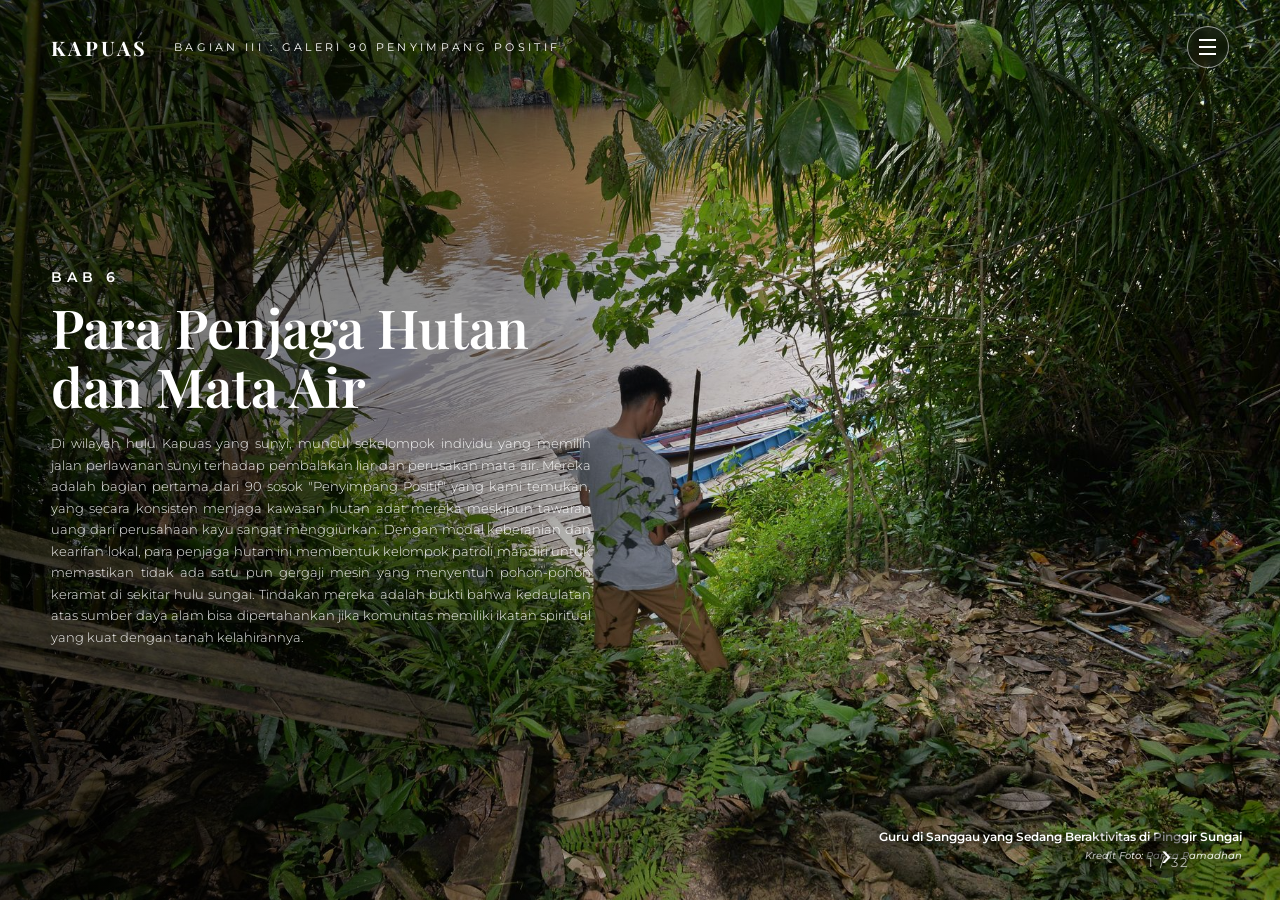
==== bagian3.html @ 787c863e "fix: .t-e__txt base kembali ke padding-top 88px, .t-e__txt--cols center vertikal - .t-e__txt (1 kolo" ====
<!DOCTYPE html>
<html lang="id" xml:lang="id">
<head>
  <meta charset="UTF-8" />
  <meta name="viewport" content="width=device-width, initial-scale=1.0" />
  <title>Bagian III — Galeri 90 Penyimpang Positif | Kapuas Hulu 2060</title>
  <meta name="description" content="Galeri 90 Penyimpang Positif — kisah para penjaga hutan, inovator, srikandi sungai, maestro budaya, dan wiraswasta hijau di Kapuas Hulu menuju visi Kapuas 2060." />
  <link rel="preconnect" href="https://fonts.googleapis.com" />
  <link rel="preconnect" href="https://fonts.gstatic.com" crossorigin />
  <link href="https://fonts.googleapis.com/css2?family=Montserrat:wght@300;400;500;600&family=Playfair+Display:ital,wght@0,500;0,600;0,700;1,500;1,600&display=swap" rel="stylesheet" />
  <link rel="stylesheet" href="css/bagian3.css?v=38" />
  <link rel="stylesheet" href="css/bagian3-types.css?v=38" />
</head>
<body class="b3">
  <header class="hdr">
    <a class="hdr__brand" href="#" data-home>Kapuas</a>
    <span class="hdr__part">Bagian III : Galeri 90 Penyimpang Positif</span>
    <button class="hdr__burger" id="burger" aria-label="Buka menu" aria-expanded="false">
      <span></span><span></span><span></span>
    </button>
  </header>

  <nav class="menu" id="menu" aria-label="Navigasi">
    <div class="menu__card">
      <p class="menu__label">DAFTAR ISI</p>
      <a class="menu__item" href="#bab6">Bab 6 — Para Penjaga Hutan dan Mata Air</a>
      <a class="menu__item" href="#bab7">Bab 7 — Inovator Teknologi dan Sains Warga</a>
      <a class="menu__item" href="#bab8">Bab 8 — Srikandi Sungai &amp; Kepemimpinan Perempuan</a>
      <a class="menu__item" href="#bab9">Bab 9 — Maestro Budaya &amp; Literasi Sungai</a>
      <a class="menu__item" href="#bab10">Bab 10 — Wiraswasta Hijau &amp; BUMDes Inovatif</a>
      <div class="menu__divider"></div>
      <a class="menu__item menu__item--dim" href="#" aria-disabled="true">Bagian I : Arteri dan Jejak Peradaban</a>
      <a class="menu__item menu__item--active" href="#" data-home>Bagian III : Galeri 90 Penyimpang Positif</a>
    </div>
  </nav>

  <section class="sec t-e" id="bab6" data-label="BAB 6 — Para Penjaga Hutan dan Mata Air">
    <img class="t-e__bg" src="assets/images/bagian3/penjaga-rangkau.jpg" alt="Guru di Sanggau yang Sedang Beraktivitas di Pinggir Sungai" />
    <div class="t-e__shade"></div>
    <div class="t-e__txt">
      <p class="kicker">BAB 6</p>
      <h3 class="title title--xl">Para Penjaga Hutan dan Mata Air</h3>
      <p class="para">Di wilayah hulu Kapuas yang sunyi, muncul sekelompok individu yang memilih jalan perlawanan sunyi terhadap pembalakan liar dan perusakan mata air. Mereka adalah bagian pertama dari 90 sosok &quot;Penyimpang Positif&quot; yang kami temukan, yang secara konsisten menjaga kawasan hutan adat mereka meskipun tawaran uang dari perusahaan kayu sangat menggiurkan. Dengan modal keberanian dan kearifan lokal, para penjaga hutan ini membentuk kelompok patroli mandiri untuk memastikan tidak ada satu pun gergaji mesin yang menyentuh pohon-pohon keramat di sekitar hulu sungai. Tindakan mereka adalah bukti bahwa kedaulatan atas sumber daya alam bisa dipertahankan jika komunitas memiliki ikatan spiritual yang kuat dengan tanah kelahirannya.</p>
    </div>
    <figcaption class="cap cap--right"><strong>Guru di Sanggau yang Sedang Beraktivitas di Pinggir Sungai</strong><br><em>Kredit Foto: Parisa Ramadhan</em></figcaption>
  </section>

  <!-- BAB 6 — Tipe C-MIRROR (gambar atas, teks bawah) -->
  <section class="sec t-c" id="bab6-s2">
    <div class="t-c__txt">
      <div class="t-c__txt-inner">
        <p class="para">Salah satu sosok di Kapuas Hulu berhasil menginisiasi pemulihan mata air yang sempat mengering akibat pembukaan lahan perkebunan di sekitarnya. Dengan menanam kembali bibit pohon belian dan pohon buah hutan lainnya, ia berhasil mengembalikan debit air sungai kecil yang menyuplai kebutuhan air bersih bagi tiga desa di bawahnya. Keberhasilannya ini dilakukan murni secara swadaya, tanpa menunggu bantuan dari Dinas Kehutanan atau lembaga internasional mana pun. Ia membuktikan bahwa satu orang yang memiliki visi dan ketulusan dapat mengubah lanskap ekologis wilayahnya dan memberikan manfaat bagi ribuan orang lainnya.</p>
      </div>
    </div>
    <figure class="t-c__img">
      <img src="assets/images/bagian3/edukasi-sampah.jpg" alt="Pemuda POKDARWIS di Sanggau yang Sedang Memasang Penanda bagi Pengunjung di Pinggir Sungai" />
      <div class="shade"></div>
      <figcaption class="cap cap--left"><strong>Pemuda POKDARWIS di Sanggau yang Sedang Memasang Penanda bagi Pengunjung di Pinggir Sungai</strong><br><em>Kredit Foto: Parisa Ramadhan</em></figcaption>
    </figure>
  </section>
  <section class="sec t-cm" id="bab6-s3">
    <figure class="t-cm__img">
      <img src="assets/images/bagian3/atlet-dayung.jpg" alt="Seorang Mantan Atlet Dayung di Sanggau yang Sedang Beraktivitas Menggunakan Perahu" />
      <div class="shade"></div>
      <figcaption class="cap cap--right"><strong>Seorang Mantan Atlet Dayung di Sanggau yang Sedang Beraktivitas Menggunakan Perahu</strong><br><em>Kredit Foto: Parisa Ramadhan</em></figcaption>
    </figure>
    <div class="t-cm__txt">
      <div class="t-cm__txt-inner">
        <p class="para">Penjaga hutan lainnya di wilayah Sintang menggunakan hukum adat sebagai instrumen untuk memberikan sanksi bagi siapa pun yang mencoba mencemari mata air desa. Pelanggar diwajibkan membayar denda dalam bentuk ternak dan penanaman pohon kembali, sebuah hukuman yang jauh lebih disegani daripada denda administratif pemerintah yang sering kali mudah dimanipulasi. Efektivitas hukum adat ini telah menjaga kejernihan sungai kecil di wilayah tersebut selama lebih dari dua dekade tanpa pernah ada kasus pencemaran yang serius. Para penyimpang positif ini menunjukkan bahwa kearifan tradisional adalah teknologi sosial yang sangat canggih dalam manajemen risiko lingkungan di pedalaman.</p>
      </div>
    </div>
  </section>
  <section class="sec t-bm" id="bab6-s4">
    <div class="t-b__txt">
      <div class="t-b__txt-inner">
        
        
        <p class="para">Di daerah perbatasan, terdapat sosok yang mengabdikan hidupnya untuk mendokumentasikan setiap jenis pohon penjaga air yang ada di wilayahnya agar pengetahuannya tidak hilang ditelan zaman. Ia mengajar anak-anak muda desa cara mengenali pohon yang mampu menyimpan air di akarnya dan pohon yang berfungsi sebagai pemecah arus saat banjir bandang tiba. Literasi botani yang ia tanamkan telah mencetak generasi baru penjaga hutan yang memahami nilai ilmiah di balik mitos-mitos lokal tentang hutan lindung. Pengetahuan ini menjadi benteng intelektual bagi warga desa dalam menghadapi narasi pembangunan yang sering kali meremehkan pentingnya keragaman hayati hutan primer.</p>
        <p class="para">Selain menjaga hutan, kelompok ini juga aktif melakukan pembibitan mandiri untuk jenis-jenis pohon yang kian langka akibat eksploitasi berlebihan di masa lalu. Mereka menyediakan bibit pohon ulin dan tengkawang secara gratis bagi siapa pun yang ingin menghijaukan kembali tebing sungai di sepanjang aliran Kapuas. Dengan mendistribusikan bibit-bibit ini, mereka sedang menyebarkan &quot;virus kebaikan&quot; yang mendorong partisipasi kolektif dalam restorasi ekosistem riparian secara luas. Upaya pembibitan ini adalah bentuk investasi masa depan yang akan memastikan fungsi hidrologis DAS Kapuas tetap terjaga bagi generasi-generasi mendatang.</p>
      </div>
    </div>
    <figure class="t-b__img">
      <img src="assets/images/bagian3/pelatih-panjat-tebing.jpg" alt="Seorang Pelatih Panjat Tebing di Kapuas Hulu yang Mengkritik Kerusakan Lingkungan melalui Musik bernama Yedi Asmandi" />
      <div class="shade"></div>
      <figcaption class="cap cap--left"><strong>Seorang Pelatih Panjat Tebing di Kapuas Hulu yang Mengkritik Kerusakan Lingkungan melalui Musik bernama Yedi Asmandi</strong><br><em>Kredit Foto: Aldi Khatami</em></figcaption>
    </figure>
  </section>
  <section class="sec t-e" id="bab6-s5">
    <img class="t-e__bg" src="assets/images/bagian3/patroli-hutan.jpg" alt="Perempuan Sanggau yang Sedang Memetik Daun Kratom di Hutan" />
    <div class="t-e__shade"></div>
    <div class="t-e__txt">
      
      
      <p class="para">Komitmen para penjaga hutan ini sering kali berhadapan dengan ancaman fisik dari para pelaku kriminal lingkungan yang merasa bisnis ilegalnya terganggu. Namun, mereka tetap teguh berdiri karena percaya bahwa menjaga air adalah bagian dari ibadah dan penghormatan kepada leluhur yang telah mewariskan sungai ini. Keberanian moral ini adalah kualitas langka yang menjadikan mereka sebagai mercusuar harapan di tengah suramnya data deforestasi yang melanda pulau Borneo. Mereka tidak meminta penghargaan, namun hasil kerja keras mereka dapat dirasakan dari dinginnya air sungai yang tetap mengalir meskipun kemarau panjang menerjang kawasan tersebut.</p>
        <p class="para">Beberapa dari mereka juga berhasil menjalin kemitraan dengan organisasi konservasi untuk mendapatkan dukungan teknis dalam pemetaan wilayah kelola rakyat secara digital. Dengan peta yang akurat, mereka memiliki daya tawar yang lebih kuat di hadapan pemerintah daerah saat memperjuangkan status hutan desa yang diakui secara hukum. Integrasi antara keberanian lapangan dan akurasi data spasial menjadikan gerakan mereka lebih profesional dan sulit dipatahkan oleh kepentingan-kepentingan politik sesaat. Mereka adalah jembatan antara dunia tradisional yang sakral dan dunia modern yang berbasis pada bukti dan pengakuan administratif yang resmi.</p>
    </div>
    <figcaption class="cap cap--right"><strong>Perempuan Sanggau yang Sedang Memetik Daun Kratom di Hutan</strong><br><em>Kredit Foto: Parisa Ramadhan</em></figcaption>
  </section>
  <section class="sec t-c" id="bab6-s6">
    <div class="t-c__txt">
      <div class="t-c__txt-inner">
        
        
        <p class="para">Kisah para penjaga hutan ini harus menjadi inspirasi bagi penyusunan kebijakan nasional tentang perlindungan kawasan resapan air di seluruh Indonesia, bukan hanya di Kalimantan. Pemerintah harus memberikan insentif fiskal dan perlindungan hukum yang nyata bagi para pahlawan akar rumput ini agar mereka dapat terus menjalankan fungsi penjagaannya. Pengakuan resmi terhadap kontribusi mereka akan meningkatkan martabat masyarakat lokal sebagai mitra strategis dalam pembangunan berkelanjutan yang berkeadilan ekologis. Tanpa keberadaan para penjaga hulu ini, segala upaya restorasi di wilayah hilir Kapuas akan menjadi sia-sia karena sumber airnya telah hancur sejak dari puncaknya.</p>
        <p class="para">Visi Kapuas 2060 sangat bergantung pada keberlanjutan estafet penjagaan hutan ini kepada generasi milenial dan Gen-Z di pedalaman Kalimantan Barat. Melalui program magang di hutan adat, para penjaga hutan ini mencoba menularkan semangat kepemimpinan ekologi kepada anak-anak muda agar mereka tetap bangga tinggal di desa. Mereka mengajarkan bahwa kekayaan sesungguhnya bukan berada di saldo bank, melainkan pada udara yang bersih dan air sungai yang jernih yang bisa diminum langsung. Transformasi model mental ini adalah kunci bagi keberhasilan skenario Renaissance Kapuas yang kita cita-citakan dalam peta jalan strategis ini.</p>
        <p class="para">Akhirnya, kelompok pertama penyimpang positif ini mengingatkan kita bahwa keselamatan sungai dimulai dari kejujuran manusia dalam mengelola hutan di sekitarnya. Setiap tetes air yang kita minum di kota Pontianak adalah hasil dari keringat para penjaga hutan di hulu Muller yang bekerja tanpa pamrih. Mari kita dukung gerakan mereka dengan menghargai jasa lingkungan yang mereka berikan dan memastikan bahwa suara mereka didengar dalam setiap forum kebijakan. Kapuas 2060 adalah mahakarya kolektif yang pondasi pertamanya diletakkan oleh tangan-tangan perkasa para penjaga hutan yang setia pada bumi Borneo selamanya.</p>
      </div>
    </div>
    <figure class="t-c__img">
      <img src="assets/images/bagian3/komunitas-adat.jpg" alt="Aktivitas Warga Sanggau yang Sedang Bermain Permainan Tradisional yang Biasa Disebut Pangkak Gasing" />
      <div class="shade"></div>
      <figcaption class="cap cap--left"><strong>Aktivitas Warga Sanggau yang Sedang Bermain Permainan Tradisional yang Biasa Disebut Pangkak Gasing</strong><br><em>Kredit Foto: Parisa Ramadhan</em></figcaption>
    </figure>
  </section>
  <section class="sec t-c" id="bab7" data-label="BAB 7 — Inovator Teknologi dan Sains Warga">
    <div class="t-c__txt">
      <div class="t-c__txt-inner">
        <p class="kicker">BAB 7</p>
        <h3 class="title">Inovator Teknologi dan Sains Warga</h3>
        <p class="para">Kelompok kedua dari 90 sosok penyimpang positif terdiri dari anak-anak muda dan teknisi lokal yang menggunakan inovasi digital untuk menjawab tantangan krisis ekologi di Sungai Kapuas. Di tengah keterbatasan akses internet dan infrastruktur di pedalaman, mereka berhasil menciptakan perangkat sensor mandiri untuk memantau kualitas air secara real-time. Dengan memanfaatkan komponen elektronik murah dan sistem tenaga surya, inovasi ini memungkinkan warga desa mengetahui secara dini jika air sungai mereka tercemar merkuri. Transformasi dari nelayan tradisional menjadi &quot;Ilmuwan Warga&quot; (Citizen Scientists) ini adalah lompatan besar dalam manajemen lingkungan berbasis komunitas di era digital.</p>
        <p class="para">Salah satu inovator di Sintang menciptakan aplikasi mobile sederhana yang memungkinkan warga melaporkan lokasi-lokasi aktivitas PETI yang masuk ke wilayah sensitif secara anonim. Laporan-laporan ini dikompilasi menjadi peta panas (heatmap) pencemaran yang kemudian dibagikan secara terbuka kepada publik dan aparat penegak hukum untuk ditindaklanjuti. Penggunaan data sebagai alat advokasi memberikan kekuatan baru bagi masyarakat riparian untuk melawan praktik perusakan lingkungan yang selama ini sering kali tertutup rapat. Keberanian digital ini menunjukkan bahwa transparansi adalah obat paling mujarab untuk menyembuhkan patologi ekologi yang telah kronis melanda wilayah koridor sungai.</p>
      </div>
    </div>
    <figure class="t-c__img">
      <img src="assets/images/bagian3/inovator-sungai-baru.jpg" alt="Kondisi Salah Satu Anak Sungai Kapuas yang Berada di Sintang" />
      <div class="shade"></div>
      <figcaption class="cap cap--left"><strong>Kondisi Salah Satu Anak Sungai Kapuas yang Berada di Sintang</strong><br><em>Kredit Foto: Sintang</em></figcaption>
    </figure>
  </section>
  <section class="sec t-e" id="bab7-s2">
    <img class="t-e__bg" src="assets/images/bagian3/bank-sampah.jpg" alt="Teknologi Tradisional Masyarakat Adat Dayak di Desa Ensaid Panjang untuk Mengolah Pulut Menjadi Tuak" />
    <div class="t-e__shade"></div>
    <div class="t-e__txt t-e__txt--cols">
      <div class="t-e__col">
        <p class="para">Di bidang pengelolaan sampah, seorang pemuda di Sanggau mengembangkan sistem &quot;Bank Sampah Digital&quot; yang terintegrasi dengan sistem transportasi sungai tradisional. Warga yang mengumpulkan sampah plastik di tepian sungai mendapatkan poin digital yang dapat ditukarkan dengan pulsa internet atau voucher belanja di pasar lokal. Inovasi ini telah berhasil menurunkan volume sampah plastik yang masuk ke badan air Kapuas hingga 40% di wilayah operasionalnya dalam waktu satu tahun saja. Ia membuktikan bahwa masalah sampah sungai tidak hanya bisa diselesaikan dengan ceramah moral, melainkan dengan desain insentif ekonomi yang cerdas dan modern.</p>
        <p class="para">Selain itu, terdapat kelompok mahasiswa yang melakukan riset bioremediasi menggunakan mikroba lokal hasil isolasi dari dasar sungai Kapuas yang sudah terkontaminasi berat. Mereka menemukan konsorsium bakteri yang mampu memecah rantai polutan kimia menjadi senyawa yang lebih aman bagi lingkungan secara alami dan murah. Hasil riset ini kemudian diimplementasikan dalam bentuk unit pengolahan limbah komunal di pemukiman padat penduduk yang selama ini membuang limbah domestik langsung ke sungai. Kolaborasi antara sains universitas dan kebutuhan lapangan desa ini menciptakan solusi restorasi yang sangat aplikatif dan mudah direplikasi di lokasi-lokasi lainnya.</p>
      </div>
      <div class="t-e__col">
        <p class="para">Teknologi juga digunakan untuk memperkuat kemandirian energi di desa-desa riparian melalui pengembangan turbin arus sungai skala mikro yang lebih efisien dari desain konvensional. Seorang teknisi otodidak berhasil merancang bilah turbin yang tidak menyakiti ikan saat berputar, sebuah inovasi penting untuk menjaga biodiversitas akuatik sungai. Listrik yang dihasilkan kemudian digunakan untuk menghidupkan pusat literasi air desa dan sistem pendingin untuk hasil tangkapan nelayan tradisional agar tetap segar. Inovasi energi ini menunjukkan bahwa sungai Kapuas menyimpan kekuatan kinetik yang dahsyat untuk mendukung pertumbuhan ekonomi hijau masyarakatnya tanpa polusi.</p>
        <p class="para">Di wilayah muara, seorang inovator muda menggunakan citra satelit gratisan untuk memantau perubahan garis pantai dan kerusakan hutan mangrove secara berkala setiap bulannya. Data ini kemudian ia gunakan untuk mengedukasi masyarakat pesisir tentang ancaman intrusi air laut dan pentingnya melakukan penanaman kembali vegetasi pelindung pantai. Dengan visualisasi data yang mudah dipahami, warga menjadi lebih sadar akan risiko krisis iklim dan lebih aktif terlibat dalam upaya-upaya adaptasi lingkungan. Ia telah meruntuhkan dinding eksklusivitas sains data dan membawanya ke tingkat tapak untuk kepentingan penyelamatan ekosistem pesisir Kalimantan Barat secara nyata.</p>
      </div>
    </div>
    <figcaption class="cap cap--left"><strong>Teknologi Tradisional Masyarakat Adat Dayak di Desa Ensaid Panjang untuk Mengolah Pulut Menjadi Tuak</strong><br><em>Kredit Foto: Sintang</em></figcaption>
  </section>
  <section class="sec t-e" id="bab7-s3">
    <img class="t-e__bg" src="assets/images/bagian3/kreator-sunset.jpg" alt="Orang Muda Sanggau Beraktivitas di Sekitar Sungai" />
    <div class="t-e__shade"></div>
    <div class="t-e__txt">
      
      
      <p class="para">Para inovator ini juga aktif menggunakan media sosial untuk menyebarkan narasi positif tentang keindahan sungai Kapuas dan urgensi untuk melindunginya melalui konten kreatif. Mereka memproduksi film pendek, infografis interaktif, dan kampanye tagar yang berhasil menarik perhatian ribuan anak muda kota untuk kembali peduli pada nasib sungai. Literasi digital lingkungan yang mereka bangun telah menciptakan komunitas pembela sungai virtual yang siap memberikan dukungan moril dan materiil bagi pejuang lingkungan di lapangan. Mereka adalah arsitek persepsi publik yang bekerja untuk mengubah citra Kapuas dari &quot;halaman belakang kotor&quot; menjadi &quot;beranda depan yang membanggakan&quot;.</p>
        <p class="para">Dukungan dari sektor swasta berupa pendanaan riset dan penyediaan perangkat teknologi canggih sangat dibutuhkan untuk mempercepat skala dampak dari inovasi-inovasi lokal ini. Pemerintah daerah harus memberikan ruang bagi para penyimpang positif ini untuk terlibat dalam perumusan kebijakan kota pintar (Smart City) yang ramah air dan lingkungan. Kemitraan strategis ini akan memastikan bahwa inovasi lokal tidak hanya berhenti di level purwarupa, melainkan menjadi standar solusi permanen bagi daerah aliran sungai. Kita harus merawat ekosistem inovasi ini sebagai aset strategis daerah yang akan menentukan daya saing Kalimantan Barat di masa depan yang serbadigital.</p>
    </div>
    <figcaption class="cap cap--right"><strong>Orang Muda Sanggau Beraktivitas di Sekitar Sungai</strong><br><em>Kredit Foto: Parisa Ramadhan</em></figcaption>
  </section>
  <section class="sec t-cm" id="bab7-s4">
    <figure class="t-cm__img">
      <img src="assets/images/bagian3/quote-elia-mariana.png" alt="&quot;Generasi muda dapat terus berkarya dengan cara mereka sendiri, sekaligus memiliki kesadaran untuk menjaga lingkungan dan menghargai Sungai Kapuas sebagai bagian dari kehidupan sehari-hari.&quot; — Elia Mariana, 2026" />
      <div class="shade"></div>
    </figure>
    <div class="t-cm__txt">
      <div class="t-cm__txt-inner">
        <p class="para">Pendidikan vokasi di Kalimantan Barat harus mulai mengadopsi kurikulum yang relevan dengan kebutuhan teknologi restorasi sungai dan energi terbarukan berbasis air lokal. Kita membutuhkan ribuan tenaga teknis yang mampu merawat sensor IoT, mengoperasikan turbin listrik, dan mengelola unit bioremediasi di setiap desa riparian Kapuas. Dengan menciptakan lapangan kerja di sektor teknologi hijau, kita memberikan kesempatan bagi pemuda-pemudi desa untuk tetap produktif tanpa harus merantau ke luar daerah. Generasi inovator ini adalah tulang punggung dari visi Renaissance Kapuas 2060 yang akan membawa perubahan berkelanjutan bagi bumi Borneo tercinta.</p>
        <p class="para">Akhirnya, kelompok kedua ini membuktikan bahwa teknologi bukan hanya milik kota besar atau perusahaan multinasional, melainkan alat perlawanan bagi siapa pun yang peduli pada alam. Visi Kapuas 2060 adalah visi di mana teknologi dan air hidup berdampingan secara harmonis untuk memberikan kesejahteraan bagi manusia dan seluruh makhluk hidup. Setiap baris kode program dan setiap rangkaian sirkuit elektronik yang mereka buat adalah doa untuk kejernihan air sungai yang akan terus mengalir. Mari kita rayakan kecerdasan lokal ini sebagai bukti bahwa di balik luka-luka Kapuas, tersimpan potensi besar untuk bangkit dan bersinar kembali di panggung dunia.</p>
      </div>
    </div>
  </section>
  <section class="sec t-bm" id="bab8" data-label="BAB 8 — Srikandi Sungai &amp; Kepemimpinan Perempuan">
    <div class="t-b__txt">
      <div class="t-b__txt-inner">
        <p class="kicker">BAB 8</p>
        <h3 class="title">Srikandi Sungai &amp;</h3>
        <p class="para">Bagian ketiga dari galeri penyimpang positif ini didedikasikan untuk para perempuan hebat yang kami sebut sebagai &quot;Srikandi Sungai&quot;, pemimpin-pemimpin tangguh yang menjaga nadi Kapuas dari dapur hingga kebijakan desa. Di masyarakat riparian, perempuan sering kali menjadi pihak pertama yang merasakan dampak langsung dari pencemaran air, mulai dari masalah kesehatan kulit hingga sulitnya mendapatkan air minum layak. Kesadaran ini mendorong mereka untuk mengambil peran kepemimpinan dalam mengorganisir gerakan sanitasi bersih dan pengelolaan sumber daya air yang adil di lingkungan mereka. Mereka membuktikan bahwa suara perempuan adalah kekuatan penggerak utama dalam pemulihan ekosistem yang selama ini sering diabaikan dalam peta pembangunan formal.</p>
      </div>
    </div>
    <figure class="t-b__img">
      <img src="assets/images/bagian3/nyelik-batu.jpg" alt="Detail Aksesori Nyelik Batu (Biji Jali) yang Sedang dalam Proses Pembuatan" />
      <div class="shade"></div>
      <figcaption class="cap cap--left"><strong>Detail Aksesori Nyelik Batu (Biji Jali) yang Sedang dalam Proses Pembuatan</strong><br><em>Kredit Foto: Sintang</em></figcaption>
    </figure>
  </section>
  <section class="sec t-e" id="bab8-s2">
    <img class="t-e__bg" src="assets/images/bagian3/kerajinan-tangan.jpg" alt="Pengrajin Nyelik Batu (Biji Jali) di Sintang Bernama Bernadeta Suandang Sedang Membuat Aksesoris Perempuan Adat Dayak" />
    <div class="t-e__shade"></div>
    <div class="t-e__txt">
      
      
      <p class="para">Di sebuah desa di wilayah Sanggau, seorang ibu rumah tangga berhasil mengubah perilaku buang air besar sembarangan warga menjadi sistem sanitasi komunal yang sangat bersih dan rapi. Dengan ketekunannya dalam melakukan persuasi dari pintu ke dapur, ia meyakinkan para ibu lainnya untuk menabung bersama demi membangun instalasi pengolahan limbah sederhana. Hasilnya, angka penyakit diare di desanya menurun drastis dan air di tepian sungai desa tersebut kembali jernih untuk digunakan beraktivitas harian tanpa rasa takut. Ia bukan seorang insinyur sanitasi, namun ia memiliki &quot;Kecerdasan Riparian&quot; yang lebih efektif dalam mengubah kebiasaan masyarakat daripada regulasi pemerintah mana pun.</p>
    </div>
    <figcaption class="cap cap--right"><strong>Pengrajin Nyelik Batu (Biji Jali) di Sintang Bernama Bernadeta Suandang Sedang Membuat Aksesoris Perempuan Adat Dayak</strong><br><em>Kredit Foto: Sintang</em></figcaption>
  </section>
  <section class="sec t-c" id="bab8-s3">
    <div class="t-c__txt">
      <div class="t-c__txt-inner">
        
        
        <p class="para">Kepemimpinan perempuan juga muncul dalam sektor ekonomi kreatif berbasis hasil hutan bukan kayu (HHBK) yang sangat ramah lingkungan dan berkelanjutan di wilayah Kapuas Hulu. Sekelompok pengrajin anyaman rotan yang dipimpin oleh seorang perempuan adat berhasil menembus pasar internasional dengan produk yang memiliki narasi pelestarian hutan yang kuat. Mereka menerapkan sistem petik-tanam rotan secara tradisional yang menjamin ketersediaan bahan baku alam tanpa merusak integritas ekologis hutan primer di sekitarnya. Keberhasilan ekonomi ini memberikan otonomi finansial bagi perempuan desa sekaligus insentif kuat bagi komunitas untuk menjaga hutan tetap berdiri tegak demi masa depan.</p>
      </div>
    </div>
    <figure class="t-c__img">
      <img src="assets/images/bagian3/rotan-anyaman.jpg" alt="Kerajinan Rotan di Sanggau" />
      <div class="shade"></div>
      <figcaption class="cap cap--left"><strong>Kerajinan Rotan di Sanggau</strong><br><em>Kredit Foto: Rohmad Zulfiqri</em></figcaption>
    </figure>
  </section>
  <section class="sec t-cm" id="bab8-s4">
    <figure class="t-cm__img">
      <img src="assets/images/bagian3/guru-nur-sakinah.jpg" alt="Guru Bernama Nur Sakinah yang Memiliki Inisiatif Peningkatan Pengetahuan Anak Sekolah di Sanggau tentang Lingkungan" />
      <div class="shade"></div>
      <figcaption class="cap cap--right"><strong>Guru Bernama Nur Sakinah yang Memiliki Inisiatif Peningkatan Pengetahuan Anak Sekolah di Sanggau tentang Lingkungan</strong><br><em>Kredit Foto: Parisa Ramadhan</em></figcaption>
    </figure>
    <div class="t-cm__txt">
      <div class="t-cm__txt-inner">
        <p class="para">Di bidang pendidikan lingkungan, seorang guru perempuan di pedalaman Kapuas mendirikan &quot;Rumah Baca Sungai&quot; yang menjadi pusat belajar bagi anak-anak tentang biodiversitas dan sejarah lokal. Ia menggunakan dongeng-dongeng tradisional yang mengandung pesan moral tentang pelestarian air untuk menanamkan etika lingkungan sejak usia sedini mungkin bagi anak-anak. Melalui kreativitasnya, ia mengubah konsep ekologi yang berat menjadi aktivitas bermain yang menyenangkan, seperti mengamati jenis ikan menggunakan teropong sederhana buatan sendiri. Ia sedang menyemai benih-benih kecintaan pada sungai Kapuas di hati generasi masa depan yang kelak akan menjadi penjaga tangguh arteri Borneo.</p>
      </div>
    </div>
  </section>
  <section class="sec t-bm" id="bab8-s5">
    <div class="t-b__txt">
      <div class="t-b__txt-inner">
        
        
        <p class="para">Srikandi Sungai lainnya bergerak di bidang advokasi hukum, memberikan pendampingan bagi masyarakat adat yang wilayah kelola hutannya terancam oleh ekspansi perkebunan monokultur skala besar. Ia berani berdiri di depan barisan saat demonstrasi damai, menyuarakan hak atas air bersih dan lingkungan hidup yang sehat bagi komunitas riparian yang terpinggirkan. Keberaniannya ini lahir dari keyakinan bahwa merusak sungai adalah bentuk kekerasan terhadap kehidupan dan masa depan anak cucu yang tidak bisa ditoleransi. Ia menjadi simbol perlawanan perempuan terhadap ketidakadilan ekologis yang sering kali menempatkan perempuan dan anak-anak sebagai korban pertama dari pembangunan yang eksploitatif.</p>
      </div>
    </div>
    <figure class="t-b__img">
      <img src="assets/images/bagian3/aktivis-perempuan.jpg" alt="Salah Satu Aktivis Lingkungan Sintang Bernama Sri Januarsih Wihastuti yang Aktif di Berbagai Lembaga Nirlaba" />
      <div class="shade"></div>
      <figcaption class="cap cap--left"><strong>Salah Satu Aktivis Lingkungan Sintang Bernama Sri Januarsih Wihastuti yang Aktif di Berbagai Lembaga Nirlaba</strong><br><em>Kredit Foto: Sintang</em></figcaption>
    </figure>
  </section>
  <section class="sec t-e" id="bab8-s6">
    <img class="t-e__bg" src="assets/images/bagian3/anak-sungai.jpg" alt="Potret Elia Mariana yang Aktif Mengedukasikan Isu Lingkungan kepada Anak-Anak" />
    <div class="t-e__shade"></div>
    <div class="t-e__txt">
      
      
      <p class="para">Di bidang kesehatan, seorang bidan desa secara mandiri melakukan pemeriksaan kadar logam berat secara berkala bagi ibu hamil dan anak-anak yang tinggal di wilayah terpapar limbah merkuri PETI. Ia memberikan edukasi tentang jenis ikan yang aman dikonsumsi dan cara memurnikan air sungai menggunakan filter alami dari bahan-bahan lokal yang mudah didapatkan. Data kesehatan yang ia kumpulkan menjadi dasar ilmiah bagi warga desa untuk menuntut penghentian penggunaan merkuri di wilayah hulu demi keselamatan nyawa generasi mendatang. Ia adalah malaikat penjaga kesehatan masyarakat yang bekerja dengan dedikasi tinggi di tengah keterbatasan fasilitas kesehatan yang ada di wilayah pedalaman.</p>
    </div>
    <figcaption class="cap cap--right"><strong>Potret Elia Mariana yang Aktif Mengedukasikan Isu Lingkungan kepada Anak-Anak</strong><br><em>Kredit Foto: Aldi Khatami</em></figcaption>
  </section>
  <section class="sec t-cm" id="bab8-s7">
    <figure class="t-cm__img">
      <img src="assets/images/bagian3/edukator-buku.jpg" alt="Seorang Edukator Isu Lingkungan yang Menyampaikan Pesannya dengan Menulis Buku Anak" />
      <div class="shade"></div>
      <figcaption class="cap cap--right"><strong>Seorang Edukator Isu Lingkungan yang Menyampaikan Pesannya dengan Menulis Buku Anak</strong><br><em>Kredit Foto: Sintang - Monica Ediesca</em></figcaption>
    </figure>
    <div class="t-cm__txt">
      <div class="t-cm__txt-inner">
        <p class="para">Para perempuan ini juga mengembangkan jaringan koperasi &quot;Madu Kapuas&quot; yang memastikan para pemanen madu hutan mendapatkan harga yang adil dari pembeli besar di kota atau luar negeri. Dengan sistem perdagangan adil (fair trade), pendapatan keluarga petani meningkat secara signifikan tanpa harus mengandalkan aktivitas pertambangan emas ilegal yang sangat merusak. Koperasi ini juga berfungsi sebagai platform edukasi bagi para bapak tentang cara panen madu yang lestari tanpa membunuh koloni lebah hutan yang sangat sensitif. Srikandi sungai ini menunjukkan bahwa manajemen ekonomi yang berwajah feminin cenderung lebih peduli pada keberlanjutan jangka panjang dan keseimbangan alam sekitar.</p>
        <p class="para">Dukungan dari pemerintah pusat dan organisasi internasional dalam bentuk program peningkatan kapasitas kepemimpinan perempuan di wilayah DAS Kapuas harus terus diperluas dan diperkuat skalanya. Kita harus memastikan bahwa Srikandi Sungai memiliki akses pada informasi, teknologi, dan sumber daya finansial yang cukup untuk menjalankan inisiatif-inisiatif restorasi mereka secara mandiri. Penguatan peran perempuan bukan sekadar masalah kesetaraan gender, melainkan strategi kunci untuk memastikan keberlangsungan peradaban air yang sehat dan bermartabat di Borneo. Mereka adalah pemegang kunci pintu Renaissance Kapuas 2060 yang akan memastikan kejernihan air sungai tetap terjaga untuk selamanya bagi anak cucu kita.</p>
        <p class="para">Keterlibatan perempuan dalam forum-forum pengambilan keputusan di tingkat desa (Musrenbangdes) mulai meningkat berkat upaya pemberdayaan yang dilakukan oleh para penyimpang positif ini secara berkelanjutan. Mereka menuntut agar anggaran desa diprioritaskan untuk pembersihan saluran air, penanaman pohon pelindung tebing, dan pembangunan fasilitas sanitasi publik yang memadai bagi warga. Suara perempuan memberikan perspektif baru yang lebih sistemik dan berfokus pada kualitas hidup sehari-hari masyarakat daripada sekadar proyek pembangunan fisik yang hambar. Transformasi politik lokal ini adalah syarat mutlak bagi terwujudnya tata kelola sungai yang lebih demokratis, transparan, dan berorientasi pada kelestarian ekologis.</p>
      </div>
    </div>
  </section>
  <section class="sec t-bm" id="bab9" data-label="BAB 9 — Maestro Budaya &amp; Literasi Sungai">
    <div class="t-b__txt">
      <div class="t-b__txt-inner">
        <p class="kicker">BAB 9</p>
        <h3 class="title">Maestro Budaya &amp; Literasi Sungai</h3>
        <blockquote class="quote"><p>&quot;Di sepanjang Sungai Kapuas, pantun telah lama menjadi tradisi lisan sekaligus hiburan masyarakat. Pantun digunakan dalam percakapan sehari-hari, pertemuan, hingga acara adat sebagai cara menyampaikan pesan, nasihat, dan perasaan dengan halus. Tradisi ini tumbuh dari kehidupan masyarakat sungai yang menjunjung tinggi kebersamaan.&quot;</p><cite class="quote__src">— Muhammad Kasim, 2026</cite></blockquote>
        <p class="para">Kelompok keempat dari para penyimpang positif adalah para budayawan, seniman, dan pegiat literasi yang bekerja untuk memulihkan &quot;Jiwa Kapuas&quot; melalui bahasa, mitos, dan tradisi lisan. Mereka menyadari bahwa kerusakan fisik sungai sering kali bermula dari kerusakan identitas budaya masyarakatnya yang mulai melupakan akar sejarah sebagai bangsa air. Dengan menghidupkan kembali cerita-cerita rakyat tentang naga penjaga sungai dan tabu-tabu lingkungan, mereka sedang membangun kembali benteng moral bagi pelestarian alam di Kalimantan Barat. Para maestro budaya ini adalah arsitek memori kolektif yang memastikan bahwa sungai tidak lagi dipandang sebagai benda mati, melainkan sebagai subjek bernyawa yang harus dihormati.</p>
      </div>
    </div>
    <figure class="t-b__img">
      <img src="assets/images/bagian3/pantun-maestro.jpg" alt="Maestro pantun di Kapuas Hulu yang Merupakan Bagian dari Tradisi yang Tumbuh dari Kehidupan Masyarakat Sungai dan Mencerminkan Nilai Kebersamaan, Interaksi Sosial, serta Kearifan Budaya Masyarakat Setempat" />
      <div class="shade"></div>
      <figcaption class="cap cap--left"><strong>Maestro pantun di Kapuas Hulu yang Merupakan Bagian dari Tradisi yang Tumbuh dari Kehidupan Masyarakat Sungai dan Mencerminkan Nilai Kebersamaan, Interaksi Sosial, serta Kearifan Budaya Masyarakat Setempat</strong><br><em>Kredit Foto: Haiqal Rahim</em></figcaption>
    </figure>
  </section>
  <section class="sec t-bm" id="bab9-s2">
    <div class="t-b__txt">
      <div class="t-b__txt-inner">
        
        
        <p class="para">Di wilayah Putussibau, seorang seniman musik tradisional berhasil menciptakan instrumen baru yang terbuat dari kayu hanyut dan sisa-sisa limbah sungai Kapuas yang ia kumpulkan setiap harinya. Musik yang dihasilkan dari instrumen ini meniru suara gemericik air dan kicauan burung, memberikan pengalaman auditori yang sangat mendalam tentang harmoni alam Borneo bagi pendengarnya. Melalui konser-konser di tepi sungai, ia mengajak penonton untuk merenungkan betapa banyak keindahan yang hilang jika air sungai terus dicemari dan dirusak oleh keserakahan manusia. Ia menggunakan seni sebagai alat perlawanan yang sangat halus namun mampu menyentuh relung hati terdalam setiap orang yang mendengarkannya dengan penuh perasaan.</p>
        <p class="para">Gerakan &quot;Sekolah Sungai Kapuas&quot; yang diinisiasi oleh komunitas literasi lokal telah menyebarluaskan ribuan buku bertema lingkungan ke desa-desa yang sulit dijangkau oleh akses transportasi darat. Mereka menggunakan perpustakaan terapung berupa perahu kecil yang berkeliling dari dermaga ke dermaga untuk mengajak anak-anak membaca dan menulis cerita tentang sungai mereka sendiri. Literasi air yang mereka bangun bertujuan untuk mencetak penulis-penulis masa depan yang akan mengabadikan kejayaan Kapuas dalam karya sastra yang bermutu tinggi dan menginspirasi dunia. Mereka percaya bahwa kata-kata memiliki kekuatan untuk menggerakkan perubahan, dan buku adalah senjata paling ampuh untuk memenangkan perang melawan ketidaktahuan ekologi.</p>
      </div>
    </div>
    <figure class="t-b__img">
      <img src="assets/images/bagian3/musik-tradisional.jpg" alt="Seniman musik tradisional di Putussibau yang menciptakan instrumen baru dari kayu hanyut dan sisa-sisa limbah sungai Kapuas" />
      <div class="shade"></div>
    </figure>
  </section>
  <section class="sec t-c" id="bab9-s3">
    <div class="t-c__txt">
      <div class="t-c__txt-inner">
        
        
        <p class="para">Seorang maestro tari tradisional di Pontianak berhasil merevitalisasi tarian-tarian kuno masyarakat Melayu dan Dayak yang menggambarkan siklus kehidupan di sepanjang aliran sungai yang dinamis. Tarian ini bukan sekadar hiburan, melainkan ritual syukur atas keberlimpahan hasil sungai dan pengingat akan kewajiban manusia untuk menjaga keseimbangan ekosistem riparian. Dengan melibatkan ribuan anak muda dalam pertunjukan tari massal, ia menanamkan rasa bangga kolektif akan identitas budaya riparian yang modern namun tetap berakar pada tradisi luhur. Kebudayaan menjadi bahasa universal yang menyatukan berbagai etnis di Kalimantan Barat dalam satu misi suci untuk melindungi &quot;Ibu Kapuas&quot; dari segala ancaman kerusakan.</p>
      </div>
    </div>
    <figure class="t-c__img">
      <img src="assets/images/bagian3/tari-tradisional.jpg" alt="Anggota Sanggar Busaan di Kapuas Hulu Berlatih Menari" />
      <div class="shade"></div>
      <figcaption class="cap cap--left"><strong>Anggota Sanggar Busaan di Kapuas Hulu Berlatih Menari</strong><br><em>Kredit Foto: Haiqal Rahim</em></figcaption>
    </figure>
  </section>
  <section class="sec t-bm" id="bab9-s4">
    <div class="t-b__txt">
      <div class="t-b__txt-inner">
        
        
        <p class="para">Di sebuah desa terpencil, seorang tetua adat secara konsisten mendokumentasikan pengetahuan tradisional tentang sistem penanggalan perikanan yang berbasis pada pergerakan bintang dan rasi langit. Pengetahuan ini sangat krusial untuk menentukan masa larangan tangkap ikan guna memberikan ruang bagi spesies endemik untuk memijah secara alami tanpa gangguan manusia. Ia mengajarkan kearifan ini kepada generasi muda agar mereka tidak hanya mengandalkan teknologi modern yang sering kali tidak selaras dengan ritme alam lokal yang sangat spesifik. Penjaga tradisi ini adalah jembatan antara masa lalu yang bijaksana dan masa depan yang penuh tantangan, memastikan bahwa pengetahuan leluhur tetap relevan dan dipraktikkan.</p>
      </div>
    </div>
    <figure class="t-b__img">
      <img src="assets/images/bagian3/tradisi-sungai.jpg" alt="Potret seorang pengurus Keraton yang mengenang masa kecilnya melalui permainan air, seperti merojok, serta permainan tradisional Anyong Tapah dan Tu Tu bersama teman-temannya." />
      <div class="shade"></div>
      <figcaption class="cap cap--left"><strong>Potret seorang pengurus Keraton yang mengenang masa kecilnya melalui permainan air, seperti merojok, serta permainan tradisional Anyong Tapah dan Tu Tu bersama teman-temannya.</strong><br><em>Kredit Foto: Rohmad Zulfiqri</em></figcaption>
    </figure>
  </section>
  <section class="sec t-e" id="bab9-s5">
    <img class="t-e__bg" src="assets/images/bagian3/seni-sungai.jpg" alt="Seorang Pembuat Film Lokal bernama Dede Tria Holyri yang Mengangkat Isu Perlindungan Lingkungan dalam Filmnya" />
    <div class="t-e__shade"></div>
    <div class="t-e__txt">
      
      
      <p class="para">Pegiat film dokumenter lokal juga berperan penting sebagai penyimpang positif dengan merekam jejak kerusakan dan upaya restorasi sungai melalui lensa kamera mereka yang tajam. Film-film mereka diputar di festival-festival internasional dan sekolah-sekolah, membuka mata dunia akan urgensi penyelamatan &quot;Arteri Borneo&quot; yang kian terancam oleh eksploitasi berlebihan. Visualisasi yang dramatis tentang perubahan warna air dan hilangnya habitat satwa memberikan dampak emosional yang jauh lebih kuat daripada sekadar membaca laporan teknis yang kering. Mereka adalah saksi sejarah yang bekerja untuk memastikan bahwa kebenaran tentang kondisi ekologis Kapuas tidak pernah disembunyikan oleh kepentingan-kepentingan gelap di balik kekuasaan.</p>
        <p class="para">Sinergi antara seniman dan ilmuwan dalam proyek &quot;Sains Regeneratif&quot; telah melahirkan infografis budaya yang menjelaskan fungsi ekologis sungai melalui simbol-elemen tradisional yang akrab di mata warga. Misalnya, motif ukiran tertentu dijelaskan sebagai representasi dari akar pohon pelindung tebing, sehingga warga lebih mudah memahami mengapa mereka dilarang menebang pohon tersebut. Pendekatan komunikasi kreatif ini terbukti jauh lebih efektif dalam mengubah model mental masyarakat dibandingkan dengan spanduk-spanduk peringatan pemerintah yang kaku dan membosankan. Seni menjadi penerjemah yang handal bagi sains, membuat data-data lingkungan yang rumit menjadi pengetahuan populer yang milik semua warga tanpa kecuali.</p>
    </div>
    <figcaption class="cap cap--right"><strong>Seorang Pembuat Film Lokal bernama Dede Tria Holyri yang Mengangkat Isu Perlindungan Lingkungan dalam Filmnya</strong><br><em>Kredit Foto: Sintang</em></figcaption>
  </section>
  <section class="sec t-bm" id="bab9-s6">
    <div class="t-b__txt">
      <div class="t-b__txt-inner">
        
        
        <p class="para">Maestro budaya ini juga mendorong pembangunan &quot;Museum Hidup Kapuas&quot; di mana sejarah peradaban air dipamerkan secara terbuka di sepanjang bantaran sungai yang telah ditata rapi secara ekologis. Museum ini tidak dibatasi oleh dinding bangunan, melainkan mencakup situs-situs bersejarah, rumah lanting tua, dan kawasan konservasi ikan yang bisa dikunjungi menggunakan perahu wisata. Pengunjung diajak untuk merasakan langsung denyut kehidupan masyarakat sungai sambil belajar tentang nilai-nilai luhur yang telah menjaga sungai ini selama ribuan tahun silam. Museum hidup ini akan menjadi destinasi pariwisata budaya unggulan yang memberikan kontribusi ekonomi bagi daerah sekaligus melindungi warisan sejarah nasional kita.</p>
      </div>
    </div>
    <figure class="t-b__img">
      <img src="assets/images/bagian3/budaya-sungai.jpg" alt="Azhari Candramidi alias Cai, penggerak Workshop di Tepian Sungai, yang mendorong pengembangan ruang wisata dan pemanfaatan tepian sungai di Sanggau secara optimal." />
      <div class="shade"></div>
      <figcaption class="cap cap--left"><strong>Azhari Candramidi alias Cai, penggerak Workshop di Tepian Sungai, yang mendorong pengembangan ruang wisata dan pemanfaatan tepian sungai di Sanggau secara optimal.</strong><br><em>Kredit Foto: Rohmad Zulfiqri</em></figcaption>
    </figure>
  </section>
  <section class="sec t-c" id="bab9-s7">
    <div class="t-c__txt">
      <div class="t-c__txt-inner">
        
        
        <p class="para">Pemerintah daerah perlu memberikan pengakuan dan perlindungan hukum terhadap hak kekayaan intelektual komunal bagi pengetahuan dan ekspresi budaya tradisional masyarakat Kapuas secara tegas. Dana hibah kesenian dan beasiswa kebudayaan harus dialokasikan secara khusus untuk mendukung regenerasi para maestro budaya di tingkat pedalaman yang kian sedikit jumlahnya. Keberadaan mereka adalah benteng terakhir pertahanan budaya kita, yang tanpa mereka, restorasi ekosistem Kapuas hanya akan menjadi proyek fisik yang kehilangan jiwanya dan hampa makna. Kita harus merawat para maestro ini sebagaimana kita merawat setiap jengkal sungai, karena mereka adalah penjaga memori yang akan membimbing kita menuju tahun 2060 nanti.</p>
        <p class="para">Akhirnya, kelompok keempat ini mengajarkan kita bahwa memulihkan sungai dimulai dengan memulihkan rasa hormat dan cinta kita terhadap sejarah dan budaya yang kita miliki bersama. Visi Kapuas 2060 adalah visi tentang kebangkitan peradaban air yang berbudaya tinggi, di mana teknologi masa depan dipandu oleh kearifan masa lalu yang telah teruji zaman. Kejernihan air sungai yang kita impikan adalah cerminan dari kejernihan pikiran dan ketulusan hati kita dalam menghargai warisan para leluhur yang sangat mulia dan bijaksana. Mari kita lantunkan syair-syair pujian bagi sungai Kapuas, memastikan bahwa gaung kejayaannya akan terus terdengar hingga puluhan generasi mendatang selamanya tanpa pernah berhenti mengalir.</p>
      </div>
    </div>
    <figure class="t-c__img">
      <img src="assets/images/bagian3/budaya-dayak.jpg" alt="Masyarakat Kapuas Hulu Menonton Tari Tradisional di Festival Lokal" />
      <div class="shade"></div>
      <figcaption class="cap cap--left"><strong>Masyarakat Kapuas Hulu Menonton Tari Tradisional di Festival Lokal</strong><br><em>Kredit Foto: Aldi Khatami</em></figcaption>
    </figure>
  </section>
  <section class="sec t-bm" id="bab9-s8">
    <div class="t-b__txt">
      <div class="t-b__txt-inner">
        
        
        <p class="para">Di sebuah kecamatan terpencil di wilayah Kapuas Hulu, seorang wirausaha muda berhasil mengorganisir ratusan pemanen madu hutan untuk bergabung dalam sebuah konsorsium bisnis yang transparan dan adil. Ia menyediakan teknologi pemrosesan madu tanpa pemanasan untuk menjaga nutrisi alaminya tetap utuh, sehingga harga jual produk mereka di pasar ekspor meningkat hingga tiga kali lipat. Keuntungan yang didapat tidak hanya dinikmati oleh pemilik modal, tetapi dibagikan secara proporsional kepada para petani lebah sebagai insentif untuk terus menjaga kelestarian hutan lindung. Bisnis madu ini telah menjadi alternatif ekonomi yang sangat nyata, menggantikan ketergantungan warga pada aktivitas penambangan emas ilegal yang meracuni sungai.</p>
      </div>
    </div>
    <figure class="t-b__img">
      <img src="assets/images/bagian3/agrowisata.jpg" alt="Wirausahawan Madu &quot;Tanaborneo Honey&quot; Bernama Robertus Benny Wiranata" />
      <div class="shade"></div>
      <figcaption class="cap cap--left"><strong>Wirausahawan Madu &quot;Tanaborneo Honey&quot; Bernama Robertus Benny Wiranata</strong><br><em>Kredit Foto: Aldi Khatami</em></figcaption>
    </figure>
  </section>
  <section class="sec t-cm" id="bab10" data-label="BAB 10 — Wiraswasta Hijau &amp; BUMDes Inovatif">
    <figure class="t-cm__img">
      <img src="assets/images/bagian3/pasar-masuka.jpg" alt="Aktivitas Jual Beli Ikan di Pasar Masuka, Sintang" />
      <div class="shade"></div>
      <figcaption class="cap cap--right"><strong>Aktivitas Jual Beli Ikan di Pasar Masuka, Sintang</strong><br><em>Kredit Foto: Sintang</em></figcaption>
    </figure>
    <div class="t-cm__txt">
      <div class="t-cm__txt-inner">
        <p class="para">Kelompok terakhir dari 90 sosok penyimpang positif adalah para wiraswasta muda dan pengelola Badan Usaha Milik Desa (BUMDes) yang membuktikan bahwa ekonomi hijau bisa mendatangkan keuntungan finansial tanpa merusak alam. Mereka berhasil mentransformasi potensi sumber daya alam lokal yang selama ini dianggap murah menjadi produk-produk bernilai tambah tinggi yang diminati oleh pasar premium global secara kompetitif. Dengan mengadopsi model &quot;Ekonomi Sirkular&quot;, mereka memastikan bahwa setiap limbah produksi dimanfaatkan kembali sebagai sumber daya baru, menciptakan siklus bisnis yang nihil limbah (zero waste). Para wirausaha ini adalah motor penggerak transisi ekonomi dari sektor ekstraktif menuju sektor regeneratif yang inklusif bagi seluruh warga desa.</p>
      </div>
    </div>
  </section>
  <section class="sec t-e" id="bab10-s2">
    <img class="t-e__bg" src="assets/images/bagian3/karet-rakyat.jpg" alt="Seorang Petani Muda Sedang Menyadap Karet di Hutan" />
    <div class="t-e__shade"></div>
    <div class="t-e__txt">
      
      
      <p class="para">Seorang pengelola BUMDes di wilayah Sintang menciptakan terobosan dengan membangun instalasi pengolahan karet alam rakyat yang menghasilkan produk karet setengah jadi dengan standar kualitas industri internasional. Dengan menghilangkan ketergantungan petani pada tengkulak yang sering kali menekan harga secara tidak adil, BUMDes berhasil meningkatkan pendapatan petani karet hingga 50% di wilayah desanya. Selain peningkatan pendapatan, proses pengolahan limbah cair pabrik karet dikelola menggunakan sistem kolam anaerobik yang menghasilkan biogas untuk kebutuhan memasak warga desa sekitar pabrik. Model bisnis &quot;Energi dari Limbah&quot; ini menunjukkan bahwa kemandirian ekonomi desa dapat berjalan beriringan dengan upaya mitigasi perubahan iklim secara mandiri dan cerdas.</p>
    </div>
    <figcaption class="cap cap--right"><strong>Seorang Petani Muda Sedang Menyadap Karet di Hutan</strong></figcaption>
  </section>
  <section class="sec t-c" id="bab10-s3">
    <div class="t-c__txt">
      <div class="t-c__txt-inner">
        
        
        <p class="para">Inovasi juga muncul dari sektor agrowisata, di mana seorang wiraswasta muda menyulap lahan bekas tambang yang gersang menjadi kebun buah-buahan eksotis dan pusat edukasi pertanian organik yang asri. Ia menggunakan teknik Sains Regeneratif untuk memulihkan kesuburan tanah menggunakan pupuk kompos berbahan eceng gondok yang melimpah di sungai Kapuas yang tenang. Kawasan ini kini menjadi destinasi wisata favorit bagi keluarga kota yang ingin belajar tentang keberlanjutan hidup dan merasakan keaslian produk pangan lokal yang sehat dan lezat. Keberhasilannya membuktikan bahwa luka bumi bisa disembuhkan melalui kreativitas bisnis dan komitmen lingkungan yang kuat bagi masa depan yang lebih baik lagi bagi semua.</p>
        <p class="para">Di sektor kerajinan, seorang desainer perempuan di Pontianak bekerja sama dengan para pengrajin desa untuk menciptakan produk fashion modern yang menggunakan serat alam dan pewarna alami dari tanaman riparian. Produk tas, sepatu, dan pakaian hasil karyanya kini dipamerkan di butik-butik ternama di Jakarta dan Singapura, mengangkat citra kekayaan hayati Kapuas ke level prestisius internasional. Penggunaan bahan pewarna alami ini juga memicu munculnya usaha mikro pembudidayaan tanaman pewarna di desa-desa, menciptakan rantai pasok hijau yang memberikan dampak ekonomi luas bagi kaum perempuan. Ia adalah pahlawan ekonomi kreatif yang mampu mengawinkan estetika modern dengan integritas ekologis secara harmonis dan sangat menawan hati setiap orang.</p>
      </div>
    </div>
    <figure class="t-c__img">
      <img src="assets/images/bagian3/pasar-masuka.jpg" alt="Aktivitas Jual Beli Sayur di Pasar Masuka, Sintang" />
      <div class="shade"></div>
      <figcaption class="cap cap--left"><strong>Aktivitas Jual Beli Sayur di Pasar Masuka, Sintang</strong><br><em>Kredit Foto: Sintang</em></figcaption>
    </figure>
  </section>
  <section class="sec t-cm" id="bab10-s4">
    <figure class="t-cm__img">
      <img src="assets/images/bagian3/tanaman-jali.jpg" alt="Tanaman Jali yang Dimanfaatkan sebagai Bahan Aksesori Nyelik Batu" />
      <div class="shade"></div>
      <figcaption class="cap cap--right"><strong>Tanaman Jali yang Dimanfaatkan sebagai Bahan Aksesori Nyelik Batu</strong><br><em>Kredit Foto: Sintang</em></figcaption>
    </figure>
    <div class="t-cm__txt">
      <div class="t-cm__txt-inner">
        <p class="para">Beberapa BUMDes inovatif juga mulai mengelola proyek &quot;Kredit Biodiversitas&quot; di mana perusahaan besar membayar kompensasi atas perlindungan spesies langka yang dilakukan oleh warga desa di wilayah kelola mereka. Dana yang masuk dikelola secara profesional untuk membiayai program konservasi ikan liar dan rehabilitasi vegetasi riparian yang menjadi habitat penting bagi fauna akuatik yang kian langka. Skema ini memberikan pengakuan finansial yang adil atas jasa lingkungan yang selama ini diberikan secara cuma-cuma oleh penduduk desa sebagai penjaga alam sejati. Wiraswasta sosial ini sedang merancang ulang cara kita menghargai kekayaan alam Borneo, dari sekadar barang dagangan menjadi modal kehidupan yang berharga.</p>
        <p class="para">Wiraswasta hijau lainnya mengembangkan usaha pengolahan pakan ikan berbasis protein serangga (maggot) yang memanfaatkan sampah organik domestik dari pasar-pasar di sepanjang tepian sungai Kapuas yang ramai. Usaha ini menjawab tantangan mahalnya harga pakan ikan bagi para nelayan budidaya arwana dan belida, sekaligus membantu pemerintah daerah dalam menangani masalah penumpukan sampah kota. Pupuk organik sisa produksi maggot kemudian dijual kepada petani sayuran, menciptakan sistem ekonomi tertutup yang sangat efisien dan memberikan nilai tambah ganda bagi lingkungan sekitarnya. Inovasi ini adalah solusi jenius bagi masalah sanitasi sungai yang selama ini tersumbat oleh tumpukan sampah sisa makanan warga kota yang tidak terolah dengan baik.</p>
      </div>
    </div>
  </section>
  <section class="sec t-e" id="bab10-s5">
    <img class="t-e__bg" src="assets/images/bagian3/petani-muda.jpg" alt="Petani Inovatif dari Kapuas Hulu Bernama Gunawan Nurbedi yang Beradaptasi dari Kondisi Kualitas Sungai yang Menurun" />
    <div class="t-e__shade"></div>
    <div class="t-e__txt t-e__txt--cols">
      <div class="t-e__col">
        <p class="para">Peran perbankan daerah dan lembaga keuangan mikro sangat krusial dalam menyediakan akses modal kerja dengan bunga rendah bagi para wiraswasta hijau ini untuk meningkatkan skala bisnisnya.</p>
        <blockquote class="quote"><p>&quot;Inovasi bukan hanya tentang meningkatkan pendapatan, tetapi juga cara untuk beradaptasi dengan perubahan alam yang tidak pasti, baik akibat ulah manusia maupun faktor alami.&quot;</p><cite class="quote__src">— Gunawan Nurbeni, 2026</cite></blockquote>
      </div>
      <div class="t-e__col">
        <p class="para">Pemerintah provinsi harus memberikan dukungan berupa fasilitas sertifikasi produk ekspor dan akses pameran internasional secara rutin bagi produk-produk unggulan dari koridor sungai Kapuas yang eksotis. Dengan dukungan ekosistem bisnis yang kondusif, para penyimpang positif ini akan bertransformasi menjadi kekuatan ekonomi utama Kalimantan Barat yang mampu bersaing di pasar global hijau. Kita sedang membangun fondasi ekonomi baru yang tidak lagi mengandalkan keberuntungan nasib dari komoditas mentah, melainkan mengandalkan inovasi dan nilai tambah intelektual.</p>
      </div>
    </div>
    <figcaption class="cap cap--right"><strong>Petani Inovatif dari Kapuas Hulu Bernama Gunawan Nurbedi yang Beradaptasi dari Kondisi Kualitas Sungai yang Menurun</strong><br><em>Kredit Foto: Aldi Khatami</em></figcaption>
  </section>
  <section class="sec t-cm" id="bab10-s6">
    <figure class="t-cm__img">
      <img src="assets/images/bagian3/masyarakat-baca.jpg" alt="Masyarakat Kapuas Hulu Membaca Buku di Pinggir Sungai" />
      <div class="shade"></div>
      <figcaption class="cap cap--right"><strong>Masyarakat Kapuas Hulu Membaca Buku di Pinggir Sungai</strong><br><em>Kredit Foto: Haiqal Rahim</em></figcaption>
    </figure>
    <div class="t-cm__txt">
      <div class="t-cm__txt-inner">
        <p class="para">Visi Kapuas 2060 menargetkan kontribusi sektor ekonomi hijau mencapai lebih dari 60% dari total PDRB Kalimantan Barat melalui pertumbuhan ribuan wirausaha muda di pedalaman. Pendidikan kewirausahaan berbasis lingkungan harus dimasukkan ke dalam kurikulum sekolah menengah dan perguruan tinggi untuk mencetak generasi pemimpin bisnis yang memiliki nurani ekologis yang tajam. Generasi ini akan melihat setiap masalah lingkungan bukan sebagai hambatan, melainkan sebagai peluang inovasi yang dapat mendatangkan kemakmuran yang berkelanjutan bagi daerahnya sendiri. Wiraswasta hijau adalah pahlawan kemakmuran tanpa asap, yang akan memastikan bahwa langit Borneo tetap biru dan air Kapuas tetap jernih untuk selama-lamanya nanti.</p>
        <p class="para">Akhirnya, kelompok kelima penyimpang positif ini mengingatkan kita bahwa ekonomi dan ekologi bukanlah dua kutub yang saling bertentangan, melainkan satu kesatuan yang saling menguatkan. Visi Kapuas 2060 adalah pembuktian bahwa kesejahteraan rakyat bisa dicapai melalui kecerdasan dalam menjaga keutuhan ciptaan Tuhan yang sangat indah di bumi Kalimantan ini. Setiap transaksi bisnis hijau yang mereka lakukan adalah langkah pasti menuju masa depan yang lebih adil, sehat, dan penuh dengan keberkahan bagi semua makhluk hidup. Mari kita jadikan semangat wiraswasta hijau ini sebagai jiwa dari pembangunan Kalimantan Barat, memastikan bahwa kekayaan Kapuas tetap abadi hingga akhir zaman mendatang.</p>
      </div>
    </div>
  </section>
  <section class="sec t-c" id="bab10-s7">
    <div class="t-c__txt">
      <div class="t-c__txt-inner">
        
        
        <p class="para">Akhirnya, kisah para Srikandi Sungai ini mengingatkan kita bahwa kasih sayang seorang ibu adalah energi terbesar yang dapat menyembuhkan luka-luka ekologi di planet bumi ini. Setiap tindakan kecil mereka, mulai dari membersihkan sampah di depan rumah hingga memperjuangkan hak hukum adat, adalah rajutan doa bagi keselamatan sungai Kapuas. Visi 2060 adalah janji kita kepada mereka bahwa perjuangan sunyi yang mereka lakukan hari ini tidak akan sia-sia dan akan membuahkan kejernihan air yang abadi. Mari kita berdiri di belakang mereka, mendukung setiap langkah mereka, karena di tangan merekalah masa depan Kapuas yang hijau dan sejahtera sesungguhnya diletakkan dengan penuh tanggung jawab.</p>
      </div>
    </div>
    <figure class="t-c__img">
      <img src="assets/images/bagian3/kepala-dusun-beras.jpg" alt="Aktivitas Kepala Dusun Rentap Selatan, Desa Ensaid Panjang, di Tempat Penyimpanan Beras" />
      <div class="shade"></div>
      <figcaption class="cap cap--left"><strong>Aktivitas Kepala Dusun Rentap Selatan, Desa Ensaid Panjang, di Tempat Penyimpanan Beras</strong><br><em>Kredit Foto: Sintang</em></figcaption>
    </figure>
  </section>

  <button class="navbtn navbtn--prev" id="prev" aria-label="Halaman sebelumnya">&#8249;</button>
  <button class="navbtn navbtn--next" id="next" aria-label="Halaman berikutnya">&#8250;</button>
  <span class="pagenum" id="pagenum"></span>

  <script>
    (function () {
      var burger = document.getElementById('burger');
      var menu = document.getElementById('menu');
      function closeMenu() {
        document.body.classList.remove('menu-open');
        burger.setAttribute('aria-expanded', 'false');
      }
      burger.addEventListener('click', function (e) {
        e.stopPropagation();
        var open = document.body.classList.toggle('menu-open');
        burger.setAttribute('aria-expanded', open ? 'true' : 'false');
      });
      document.addEventListener('click', function (e) {
        if (document.body.classList.contains('menu-open') && !menu.contains(e.target) && !burger.contains(e.target)) closeMenu();
      });
      document.addEventListener('keydown', function (e) {
        if (e.key === 'Escape') closeMenu();
      });
      menu.querySelectorAll('a[href^="#"]').forEach(function (a) {
        a.addEventListener('click', function (e) {
          e.preventDefault();
          closeMenu();
          var id = a.getAttribute('href').slice(1);
          goToSection(id);
        });
      });
      document.querySelectorAll('[data-home]').forEach(function (a) {
        a.addEventListener('click', function (e) {
          e.preventDefault();
          closeMenu();
          goToSection(0);
        });
      });

      var allSlides = Array.from(document.querySelectorAll('section.sec, section.page-hero'));
      var prevBtn = document.getElementById('prev');
      var nextBtn = document.getElementById('next');
      var pagenum = document.getElementById('pagenum');
      var currentIdx = 0;
      if (allSlides.length > 0) allSlides[0].classList.add('is-active');

      function goToSection(idx) {
        if (typeof idx === 'string') {
          var el = document.getElementById(idx);
          if (el) { var i = allSlides.indexOf(el); if (i >= 0) idx = i; }
        }
        idx = parseInt(idx, 10);
        if (isNaN(idx) || idx < 0 || idx >= allSlides.length) return;
        allSlides[currentIdx].classList.remove('is-active');
        currentIdx = idx;
        allSlides[currentIdx].classList.add('is-active');
        updateNav();
      }
      function updateNav() {
        prevBtn.style.opacity = currentIdx > 0 ? '1' : '0.35';
        prevBtn.style.pointerEvents = currentIdx > 0 ? 'auto' : 'none';
        nextBtn.style.opacity = currentIdx < allSlides.length - 1 ? '1' : '0.35';
        nextBtn.style.pointerEvents = currentIdx < allSlides.length - 1 ? 'auto' : 'none';
        if (pagenum) pagenum.textContent = (currentIdx + 1) + ' / ' + allSlides.length;
      }
      prevBtn.addEventListener('click', function () { goToSection(currentIdx - 1); });
      nextBtn.addEventListener('click', function () { goToSection(currentIdx + 1); });
      document.addEventListener('keydown', function (e) {
        if (document.body.classList.contains('menu-open')) return;
        if (e.key === 'ArrowLeft' || e.key === 'ArrowUp') { e.preventDefault(); goToSection(currentIdx - 1); }
        else if (e.key === 'ArrowRight' || e.key === 'ArrowDown' || e.key === ' ') { e.preventDefault(); goToSection(currentIdx + 1); }
      });
      var touchStartX = 0, touchEndX = 0;
      document.addEventListener('touchstart', function (e) { touchStartX = e.changedTouches[0].screenX; });
      document.addEventListener('touchend', function (e) {
        touchEndX = e.changedTouches[0].screenX;
        var diff = touchStartX - touchEndX;
        if (Math.abs(diff) > 50) { if (diff > 0) goToSection(currentIdx + 1); else goToSection(currentIdx - 1); }
      });
      if (location.hash) {
        var hashId = location.hash.slice(1);
        var el = document.getElementById(hashId);
        if (el) { var i = allSlides.indexOf(el); if (i >= 0) { allSlides[0].classList.remove('is-active'); currentIdx = i; allSlides[currentIdx].classList.add('is-active'); } }
      }
      updateNav();

      function fitHero() {
        var hero = document.querySelector('.page-hero.is-active') || document.querySelector('.page-hero');
        var inner = hero ? hero.querySelector('.page-hero__inner') : null;
        var hdr = document.querySelector('.hdr');
        if (!hero || !inner) return;
        if (window.innerWidth <= 768) {
          hero.style.height = ''; hero.style.minHeight = ''; hero.style.overflow = ''; hero.style.paddingTop = '';
          inner.style.transform = '';
          return;
        }
        inner.style.transform = 'none';
        hero.style.height = 'auto'; hero.style.minHeight = '0px';
        var hdrH = hdr ? hdr.getBoundingClientRect().height : 0;
        hero.style.paddingTop = hdrH + 'px';
        var h = hero.scrollHeight;
        var avail = window.innerHeight - hdrH - 8;
        var s = Math.min(1, avail / h);
        inner.style.transform = 'scale(' + s + ')';
        hero.style.height = window.innerHeight + 'px';
        hero.style.overflow = 'hidden';
      }
      window.addEventListener('resize', fitHero);
      window.addEventListener('load', fitHero);
      fitHero();
      [600, 1200, 2000, 3000].forEach(function (t) { setTimeout(fitHero, t); });
      if (document.fonts && document.fonts.ready) document.fonts.ready.then(fitHero);
    })();
  </script>
</body>
</html>
---- css/bagian3.css ----
:root {
  --cream: #B18D48;
  --accent: #C2410C;
  --ink: #061B0E;
  --paper: #F7F2E6;
  --white: #FFFFFF;
  --serif: "Playfair Display", Georgia, serif;
  --sans: "Montserrat", Helvetica, Arial, sans-serif;
  --content-padding-x: clamp(1.2rem, 4vw, 3.6rem);
}

* { margin: 0; padding: 0; box-sizing: border-box; }

html, body { height: 100%; }

body.b3 {
  font-family: var(--sans);
  font-weight: 300;
  background: var(--cream);
  overflow: hidden;
  -webkit-font-smoothing: antialiased;
  color: var(--white);
}

img { display: block; max-width: 100%; height: auto; }

a { color: inherit; text-decoration: none; }

/* ---------- Halaman 1 (BAB 6) — deck mode, responsif ---------- */
.page-hero {
  min-height: 100vh;
  display: flex;
  align-items: center;
  justify-content: center;
  padding: 0 clamp(1.2rem, 4vw, 3.6rem) clamp(12px, 2vh, 16px);
}
/* deck mode overrides .page-hero (from bagian3-types.css) */
.page-hero.is-active {
  opacity: 1;
  visibility: visible;
  z-index: 1;
}
.page-hero__inner {
  width: 100%;
  margin: 0 auto;
}
.hkicker {
  font-family: var(--sans);
  font-weight: 600;
  font-size: clamp(11px, 1.1vw, 14px);
  letter-spacing: 0.34em;
  text-transform: uppercase;
  color: rgba(255, 255, 255, 0.9);
  text-align: center;
}
.htitle {
  font-family: var(--serif);
  font-weight: 600;
  font-size: clamp(18px, 2.2vw, 28px);
  line-height: 1.2;
  color: var(--white);
  margin: clamp(4px, 0.8vh, 8px) auto 0;
  max-width: 34ch;
  text-align: center;
}
.page-hero__grid {
  display: grid;
  grid-template-columns: 1fr 1fr;
  grid-template-areas:
    "fig-a txt-a"
    "fig-b txt-b";
  gap: clamp(8px, 1.2vw, 12px) clamp(40px, 5vw, 64px);
  align-items: center;
  margin-top: clamp(10px, 1.6vh, 16px);
}
.hfig--a { grid-area: fig-a; }
.htxt--a { grid-area: txt-a; }
.htxt--b { grid-area: txt-b; }
.hfig--b { grid-area: fig-b; }
.hfig { position: relative; max-width: min(100%, 320px); margin-inline: auto; }
.hfig img {
  width: 100%;
  max-height: clamp(240px, 40vh, 460px);
  object-fit: cover;
  border-radius: 14px;
  box-shadow: 0 18px 44px rgba(0, 0, 0, 0.28);
  display: block;
}
@media (min-height: 741px) { .hfig { max-width: min(100%, 350px); } }
@media (min-height: 769px) { .hfig { max-width: min(100%, 450px); } }
@media (min-height: 950px) { .hfig { max-width: min(100%, 580px); } }
@media (min-height: 1200px) { .hfig { max-width: min(100%, 670px); } }
.hcap {
  position: absolute;
  inset-inline: 0;
  bottom: 0;
  padding: 40px 16px 14px;
  background: linear-gradient(to top, rgba(6, 27, 14, 0.82), rgba(6, 27, 14, 0.35) 60%, rgba(6, 27, 14, 0));
  border-radius: 0 0 14px 14px;
  font-size: clamp(10px, 0.9vw, 12px);
  line-height: 1.45;
  color: var(--white);
  text-align: justify;
}
.hcap strong {
  display: block;
  font-weight: 500;
  font-size: clamp(11px, 1vw, 13px);
  color: var(--white);
}
.hcap span {
  display: block;
  font-style: italic;
  opacity: 0.85;
}
.htxt {
  font-size: clamp(13px, 1.05vw, 15px);
  line-height: 1.6;
}
.htxt p { margin-bottom: 0.8em; text-align: justify; }
.htxt p:last-child { margin-bottom: 0; }

@media (max-width: 767px) {
  .page-hero { padding-top: clamp(72px, 10vh, 96px); padding-left: 16px; padding-right: 16px; align-items: flex-start; }
  .page-hero__grid {
    grid-template-columns: 1fr;
    grid-template-areas: "fig-a" "txt-a" "fig-b" "txt-b";
  }
  .hfigs, .htxts { display: contents; }
}
@media (max-height: 800px) {
  .page-hero { padding-bottom: 8px; }
}

/* ---------- Header ---------- */
.hdr {
  position: fixed;
  top: 0;
  left: 0;
  right: 0;
  z-index: 60;
  display: flex;
  align-items: center;
  gap: 1.6rem;
  padding: 26px var(--content-padding-x);
  pointer-events: none;
}
.hdr a, .hdr button, .hdr span { pointer-events: auto; }
.hdr__brand {
  font-family: var(--serif);
  font-weight: 700;
  font-size: 20px;
  letter-spacing: 0.16em;
  text-transform: uppercase;
  color: var(--white);
  text-decoration: none;
  text-shadow: 0 1px 10px rgba(0, 0, 0, 0.35);
}
.hdr__part {
  font-size: 11px;
  font-weight: 400;
  letter-spacing: 0.3em;
  text-transform: uppercase;
  color: var(--white);
  text-shadow: 0 1px 10px rgba(0, 0, 0, 0.35);
  white-space: nowrap;
}
.hdr__burger {
  margin-left: auto;
  width: 42px;
  height: 42px;
  border: 1px solid rgba(255, 255, 255, 0.55);
  background: rgba(0, 0, 0, 0.22);
  border-radius: 50%;
  cursor: pointer;
  display: flex;
  flex-direction: column;
  align-items: center;
  justify-content: center;
  gap: 5px;
  transition: background 0.2s ease;
  -webkit-backdrop-filter: blur(4px);
  backdrop-filter: blur(4px);
}
.hdr__burger:hover { background: rgba(0, 0, 0, 0.38); }
.hdr__burger span { width: 17px; height: 1.7px; background: var(--white); transition: transform 0.25s ease, opacity 0.2s ease; }
body.menu-open .hdr__burger span:nth-child(1) { transform: translateY(6.7px) rotate(45deg); }
body.menu-open .hdr__burger span:nth-child(2) { opacity: 0; }
body.menu-open .hdr__burger span:nth-child(3) { transform: translateY(-6.7px) rotate(-45deg); }

/* ---------- Menu (F2 style: white card top-right) ---------- */
.menu {
  position: fixed;
  inset: 0;
  z-index: 55;
  background: rgba(6, 27, 14, 0.55);
  -webkit-backdrop-filter: blur(6px);
  backdrop-filter: blur(6px);
  opacity: 0;
  visibility: hidden;
  transition: opacity 0.3s ease, visibility 0.3s ease;
}
body.menu-open .menu { opacity: 1; visibility: visible; }
.menu__card {
  position: absolute;
  top: 10.4vh;
  right: 5.9vw;
  width: min(398px, 92vw);
  background: var(--white);
  border-radius: 20px;
  padding: 1.7rem 1.9rem;
  box-shadow: 0 30px 80px rgba(0, 0, 0, 0.4);
  transform: translateY(-12px);
  transition: transform 0.3s ease;
}
body.menu-open .menu__card { transform: translateY(0); }
.menu__label {
  font-size: 10px;
  font-weight: 600;
  letter-spacing: 0.32em;
  color: var(--cream);
  margin-bottom: 0.9rem;
}
.menu__item {
  display: block;
  padding: 0.62rem 0.85rem;
  border-radius: 8px;
  color: var(--ink);
  text-decoration: none;
  font-family: var(--serif);
  font-weight: 600;
  font-size: 15.5px;
  line-height: 1.4;
  transition: background 0.2s ease;
}
.menu__item:hover { background: rgba(177, 141, 72, 0.14); }
.menu__item--active {
  background: var(--ink);
  color: var(--white);
}
.menu__item--active:hover { background: var(--ink); }
.menu__item--dim { color: rgba(6, 27, 14, 0.55); font-weight: 500; cursor: not-allowed; }
.menu__item--dim:hover { background: transparent; }
.menu__divider { height: 1px; background: rgba(6, 27, 14, 0.12); margin: 0.8rem 0.3rem; }

/* ---------- Footer deck navigation ---------- */
.navbtn {
  position: fixed;
  bottom: 22px;
  z-index: 50;
  width: 46px;
  height: 46px;
  border-radius: 50%;
  border: none;
  background: rgba(0, 0, 0, 0.5);
  color: var(--white);
  font-size: 30px;
  font-weight: 300;
  line-height: 1;
  cursor: pointer;
  transition: opacity 0.2s ease, transform 0.15s ease;
}
.navbtn:hover { opacity: 0.7; transform: scale(1.08); }
.navbtn:active { transform: scale(0.94); }
.navbtn:disabled { opacity: 0.35; cursor: default; }
.navbtn--next { right: 7.1vw; }
.navbtn--prev { right: calc(7.1vw + 58px); }
.pagenum {
  position: fixed;
  bottom: 30px;
  right: 7.1vw;
  z-index: 50;
  font-family: var(--sans);
  font-size: 13px;
  font-weight: 400;
  color: rgba(255, 255, 255, 0.7);
  letter-spacing: 0.15em;
}

@media (max-width: 640px) {
  .hdr { padding: 18px 1rem; }
  .hdr__part { display: none; }
  .hdr__brand { font-size: 17px; }
  .menu__card { top: 9vh; right: 4vw; padding: 1.3rem 1.2rem; }
  .menu__item { font-size: 14px; padding: 0.55rem 0.7rem; }
  .navbtn--next { right: 4vw; }
  .navbtn--prev { right: calc(4vw + 54px); }
  :root { --content-padding-x: 1rem; }
}

@media (prefers-reduced-motion: reduce) {
  .menu, .menu__card { transition: none; }
  * { animation: none !important; }
}
---- css/bagian3-types.css ----
/* ============================================================
   DESIGN SYSTEM BAGIAN III — Tipe B / B-MIRROR / C / C-MIRROR / E
   (lihat DESIGN-SYSTEM.md)
   ============================================================ */

/* ---------- Navbar varian foto (B-MIRROR / C-MIRROR / E) ---------- */
.hdr--photo { color: #fff; }
.hdr--photo .hdr__brand,
.hdr--photo .hdr__part,
.hdr--photo .hdr__burger span {
  text-shadow: 0 2px 10px rgba(0, 0, 0, 0.65), 0 1px 3px rgba(0, 0, 0, 0.5);
}
.hdr--photo .hdr__burger { background: rgba(6, 27, 14, 0.35); border-color: rgba(255, 255, 255, 0.55); }
.hdr--photo .hdr__burger span { background: #fff; }
.hdr--photo .hdr__part { color: #fff; }

/* ---------- Struktur section tipe (deck mode) ---------- */
.sec {
  height: 100vh;
  width: 100%;
  display: flex;
  flex-direction: column;
  background: var(--cream);
  position: absolute;
  top: 0;
  left: 0;
  overflow: hidden;
  opacity: 0;
  visibility: hidden;
  transition: opacity 0.5s ease, visibility 0.5s ease;
}
.sec.is-active {
  opacity: 1;
  visibility: visible;
  z-index: 1;
}
/* page-hero also deck mode */
.page-hero {
  position: absolute;
  top: 0;
  left: 0;
  width: 100%;
  height: 100vh;
  opacity: 0;
  visibility: hidden;
  transition: opacity 0.5s ease, visibility 0.5s ease;
}
.page-hero.is-active {
  opacity: 1;
  visibility: visible;
  z-index: 1;
}

.kicker {
  font-family: var(--sans);
  font-weight: 600;
  font-size: clamp(11px, 1.1vw, 14px);
  letter-spacing: 0.34em;
  text-transform: uppercase;
  color: var(--white);
}
.title {
  font-family: var(--serif);
  font-weight: 600;
  font-size: clamp(22px, 2.8vw, 40px);
  line-height: 1.15;
  color: var(--white);
  margin-top: clamp(8px, 1.2vh, 16px);
  max-width: 22ch;
}
.title--xl {
  font-size: clamp(32px, 4.2vw, 60px);
  line-height: 1.1;
  max-width: none;
}
.para {
  font-family: var(--sans);
  font-weight: 300;
  font-size: clamp(13px, 1.05vw, 15px);
  line-height: 1.6;
  color: rgba(255, 255, 255, 0.95);
  text-align: justify;
  text-justify: inter-word;
  word-spacing: normal;
  hyphens: auto;
  margin-top: 18px;
}
.quote {
  font-family: var(--serif);
  font-style: italic;
  font-weight: 500;
  font-size: clamp(16px, 1.8vw, 24px);
  line-height: 1.4;
  color: var(--white);
  margin: 22px 0 0;
  padding-left: 18px;
  border-left: 3px solid var(--accent);
}
.quote p { margin: 0; }
.quote__src {
  display: block;
  font-family: var(--sans);
  font-style: normal;
  font-weight: 500;
  font-size: clamp(11px, 0.9vw, 13px);
  letter-spacing: 0.12em;
  margin-top: 12px;
  color: rgba(255, 255, 255, 0.92);
}
.t-b__txt-inner .quote {
  color: var(--ink);
  font-size: clamp(14px, 1.35vw, 18px);
  padding-left: 14px;
}
.t-b__txt-inner .quote__src { color: rgba(6, 27, 14, 0.72); }

/* Caption foto (overlay) — flat, no box, teks putih */
.cap {
  position: absolute;
  z-index: 3;
  font-family: var(--sans);
  font-weight: 500;
  font-size: clamp(11px, 0.95vw, 14px);
  line-height: 1.5;
  color: #fff;
  max-width: min(560px, 84%);
  text-shadow: 0 1px 6px rgba(0, 0, 0, 0.55), 0 2px 12px rgba(0, 0, 0, 0.4);
  padding: 0;
  border-radius: 0;
  background: none;
}
.cap strong { font-weight: 600; }
.cap em { font-size: 0.86em; opacity: 0.85; }
.cap--left { left: clamp(20px, 3vw, 48px); bottom: clamp(18px, 4vh, 48px); text-align: left; }
.cap--right { right: clamp(20px, 3vw, 48px); bottom: clamp(18px, 4vh, 48px); text-align: right; }
.cap--full { left: 0; right: 0; bottom: 0; max-width: none; border-radius: 0; }

/* ============ TIPE B — split 2 panel: teks kiri (gold), gambar kanan ============ */
.t-b { flex-direction: row; }
.t-b__txt {
  flex: 1 1 46%;
  display: flex;
  align-items: center;
  background: var(--cream);
  padding: clamp(96px, 14vh, 140px) var(--content-padding-x);
}
.t-b__txt-inner { max-width: 560px; }
.t-b__img {
  flex: 1 1 54%;
  position: relative;
  margin: 0;
}
.t-b__img img {
  position: absolute;
  inset: 0;
  width: 100%;
  height: 100%;
  object-fit: cover;
}
.t-b__img .shade {
  position: absolute;
  inset-inline: 0;
  bottom: 0;
  height: 38%;
  background: linear-gradient(to top, rgba(0, 0, 0, 0.55), transparent);
  z-index: 2;
}

/* ============ TIPE B-MIRROR — split: gambar kiri, teks kanan (gold) ============ */
.t-bm { flex-direction: row-reverse; }
.t-bm .t-b__txt { background: var(--cream); }
.t-bm .cap { left: clamp(20px, 3vw, 48px); right: auto; bottom: clamp(18px, 4vh, 48px); text-align: left; }

/* ============ TIPE C — stack: teks atas (gold), gambar bawah ============ */
.t-c__txt {
  flex: 0 0 auto;
  background: var(--cream);
  padding: clamp(96px, 14vh, 140px) var(--content-padding-x) clamp(32px, 5vh, 56px);
  display: flex;
  align-items: center;
}
.t-c__txt-inner { width: 100%; max-width: none; margin-inline: 0; }
.t-c__txt .title { max-width: none; }
.t-c__txt .para { max-width: none; }
.t-c__img {
  flex: 1 1 auto;
  position: relative;
  margin: 0;
  min-height: 0;
}
.t-c__img img {
  position: absolute;
  inset: 0;
  width: 100%;
  height: 100%;
  object-fit: cover;
}
.t-c__img .shade {
  position: absolute;
  inset-inline: 0;
  bottom: 0;
  height: 42%;
  background: linear-gradient(to top, rgba(0, 0, 0, 0.6), transparent);
  z-index: 2;
}

/* ============ TIPE C-MIRROR — stack: gambar atas, teks bawah (gold) ============ */
.t-cm__img {
  flex: 0 0 68vh;
  position: relative;
  margin: 0;
}
.t-cm__img img {
  position: absolute;
  inset: 0;
  width: 100%;
  height: 100%;
  object-fit: cover;
  object-position: center center;
}
.t-cm__img .shade {
  position: absolute;
  inset-inline: 0;
  bottom: 0;
  height: 44%;
  background: linear-gradient(to top, rgba(0, 0, 0, 0.6), transparent);
  z-index: 2;
}
.t-cm__txt {
  flex: 1 1 auto;
  background: var(--cream);
  padding: clamp(64px, 9vh, 112px) var(--content-padding-x);
  display: flex;
  align-items: center;
  min-height: 0;
}
.t-cm__txt-inner { width: 100%; max-width: none; margin-inline: 0; }
.t-cm__txt .para { max-width: none; }

/* ============ TIPE E — full-bleed background + teks overlay kiri ============ */
.t-e { background: var(--ink); }
.t-e__bg {
  position: absolute;
  inset: 0;
  width: 100%;
  height: 100%;
  object-fit: cover;
  z-index: 0;
}
.t-e__shade {
  position: absolute;
  inset: 0;
  background: linear-gradient(100deg, rgba(0, 0, 0, 0.62) 0%, rgba(0, 0, 0, 0.42) 38%, rgba(0, 0, 0, 0) 68%);
  z-index: 1;
}
.t-e__shade--bottom {
  background: linear-gradient(to top, rgba(0, 0, 0, 0.5), transparent 55%);
}
.sec:has(.t-e__txt--cols) .t-e__shade {
  background: linear-gradient(
    to bottom,
    rgba(0, 0, 0, 0.55) 0%,
    rgba(0, 0, 0, 0.35) 40%,
    rgba(0, 0, 0, 0.55) 100%
  ), rgba(0, 0, 0, 0.25);
}
.t-e__shade--cols {
  background: linear-gradient(
    to bottom,
    rgba(0, 0, 0, 0.55) 0%,
    rgba(0, 0, 0, 0.35) 40%,
    rgba(0, 0, 0, 0.55) 100%
  ), rgba(0, 0, 0, 0.25);
}
.t-e__txt {
  position: relative;
  z-index: 2;
  max-width: 540px;
  margin: auto var(--content-padding-x);
  padding-top: 88px;
  padding-bottom: 72px;
}
.t-e__txt .title { max-width: none; }
.t-e__txt--cols {
  max-width: 1180px;
  display: grid;
  grid-template-columns: 1fr 1fr;
  column-gap: clamp(32px, 4vw, 64px);
  align-items: center;
  width: 100%;
  padding-top: 0;
  padding-bottom: 0;
  margin-top: auto;
  margin-bottom: auto;
}
.t-e__col .para { margin-top: 0; text-shadow: 0 1px 8px rgba(0, 0, 0, 0.7), 0 2px 16px rgba(0, 0, 0, 0.5); }
.t-e__col .quote { font-size: clamp(14px, 1.5vw, 20px); }

/* ============ Mobile (<768px): stack + scroll normal ============ */
@media (max-width: 767px) {
  .sec { min-height: 0; overflow: visible; }

  /* B / B-MIRROR: gambar dulu, lalu teks */
  .t-b, .t-bm { flex-direction: column; }
  .t-b__img { flex: 0 0 52vh; width: 100%; }
  .t-b__txt { flex: 0 0 auto; padding: clamp(32px, 8vw, 48px) 20px; }
  .t-b__txt-inner { max-width: none; }
  .t-b__txt-inner .title { max-width: none; }

  /* C: teks dulu, lalu gambar */
  .t-c__txt { padding: clamp(28px, 7vw, 40px) 16px; min-height: 0; }
  .t-c__img { flex: 0 0 48vh; width: 100%; }

  /* C-MIRROR: gambar dulu, lalu teks */
  .t-cm__img { flex: 0 0 48vh; width: 100%; }
  .t-cm__txt { padding: clamp(28px, 7vw, 40px) 16px; }

  /* E: gambar atas, teks bawah (blok gold) */
  .t-e { display: flex; flex-direction: column; background: var(--cream); }
  .t-e__bg { position: static; flex: 0 0 52vh; }
  .t-e__shade, .t-e__shade--bottom { display: none; }
  .t-e__txt {
    position: static;
    max-width: none;
    margin: 0;
    padding: clamp(32px, 8vw, 48px) var(--content-padding-x);
    background: var(--cream);
  }
  .t-e__txt--cols { grid-template-columns: 1fr; row-gap: 20px; }
  .t-e__txt .para { color: rgba(255, 255, 255, 0.95); }
  .cap--right { right: 12px; left: 12px; text-align: left; }
  .cap--left { left: 12px; right: 12px; }
}

/* ---------- Navbar, menu, navbtn: inherited from bagian3.css (approved) ---------- */
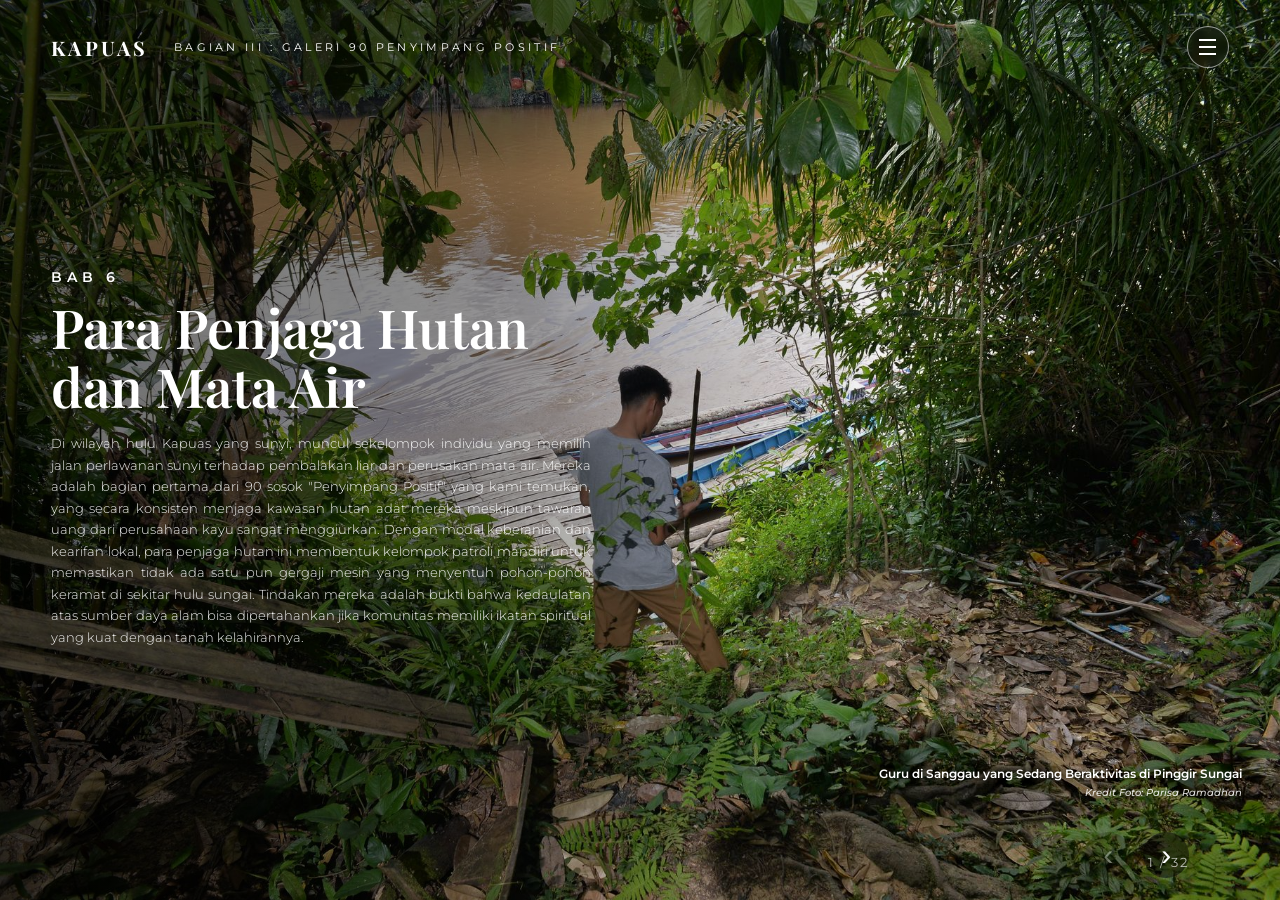
==== commit 81983fdf: "fix(bab7-s3): layout diagonal 2 blok teks per Figma + caption naik dari tombol nav + rapikan teks" ====
--- a/bagian3.html
+++ b/bagian3.html
@@ -8,8 +8,8 @@
   <link rel="preconnect" href="https://fonts.googleapis.com" />
   <link rel="preconnect" href="https://fonts.gstatic.com" crossorigin />
   <link href="https://fonts.googleapis.com/css2?family=Montserrat:wght@300;400;500;600&family=Playfair+Display:ital,wght@0,500;0,600;0,700;1,500;1,600&display=swap" rel="stylesheet" />
-  <link rel="stylesheet" href="css/bagian3.css?v=38" />
-  <link rel="stylesheet" href="css/bagian3-types.css?v=38" />
+  <link rel="stylesheet" href="css/bagian3.css?v=42" />
+  <link rel="stylesheet" href="css/bagian3-types.css?v=42" />
 </head>
 <body class="b3">
   <header class="hdr">
@@ -128,28 +128,26 @@
     </figure>
   </section>
   <section class="sec t-e" id="bab7-s2">
-    <img class="t-e__bg" src="assets/images/bagian3/bank-sampah.jpg" alt="Teknologi Tradisional Masyarakat Adat Dayak di Desa Ensaid Panjang untuk Mengolah Pulut Menjadi Tuak" />
+    <img class="t-e__bg" src="assets/images/bagian3/bank-sampah-baru.jpg" alt="Teknologi Tradisional Masyarakat Adat Dayak di Desa Ensaid Panjang untuk Mengolah Pulut Menjadi Tuak" />
     <div class="t-e__shade"></div>
     <div class="t-e__txt t-e__txt--cols">
       <div class="t-e__col">
-        <p class="para">Di bidang pengelolaan sampah, seorang pemuda di Sanggau mengembangkan sistem &quot;Bank Sampah Digital&quot; yang terintegrasi dengan sistem transportasi sungai tradisional. Warga yang mengumpulkan sampah plastik di tepian sungai mendapatkan poin digital yang dapat ditukarkan dengan pulsa internet atau voucher belanja di pasar lokal. Inovasi ini telah berhasil menurunkan volume sampah plastik yang masuk ke badan air Kapuas hingga 40% di wilayah operasionalnya dalam waktu satu tahun saja. Ia membuktikan bahwa masalah sampah sungai tidak hanya bisa diselesaikan dengan ceramah moral, melainkan dengan desain insentif ekonomi yang cerdas dan modern.</p>
-        <p class="para">Selain itu, terdapat kelompok mahasiswa yang melakukan riset bioremediasi menggunakan mikroba lokal hasil isolasi dari dasar sungai Kapuas yang sudah terkontaminasi berat. Mereka menemukan konsorsium bakteri yang mampu memecah rantai polutan kimia menjadi senyawa yang lebih aman bagi lingkungan secara alami dan murah. Hasil riset ini kemudian diimplementasikan dalam bentuk unit pengolahan limbah komunal di pemukiman padat penduduk yang selama ini membuang limbah domestik langsung ke sungai. Kolaborasi antara sains universitas dan kebutuhan lapangan desa ini menciptakan solusi restorasi yang sangat aplikatif dan mudah direplikasi di lokasi-lokasi lainnya.</p>
+        <p class="para">Di bidang pengelolaan sampah, seorang pemuda Sanggau mengembangkan &quot;Bank Sampah Digital&quot; yang terintegrasi dengan transportasi sungai tradisional. Warga yang mengumpulkan sampah plastik di tepian sungai memperoleh poin digital yang bisa ditukar dengan pulsa internet atau voucher belanja di pasar lokal. Dalam satu tahun, inovasi ini berhasil menurunkan volume sampah plastik yang masuk ke badan air Kapuas hingga 40% di wilayah operasionalnya. Ia membuktikan bahwa persoalan sampah sungai tidak cukup diselesaikan dengan ceramah moral, melainkan dengan desain insentif ekonomi yang cerdas dan modern.</p>
+        <p class="para">Kelompok mahasiswa lainnya menjalankan riset bioremediasi dengan mikroba lokal yang diisolasi dari dasar Sungai Kapuas yang tercemar berat. Mereka menemukan konsorsium bakteri yang mampu memecah rantai polutan kimia menjadi senyawa yang lebih aman bagi lingkungan secara alami dan murah. Hasil riset ini lalu diwujudkan dalam unit pengolahan limbah komunal di permukiman padat yang selama ini membuang limbah domestik langsung ke sungai. Kolaborasi antara sains universitas dan kebutuhan lapangan desa ini melahirkan solusi restorasi yang aplikatif dan mudah direplikasi di lokasi lain.</p>
       </div>
       <div class="t-e__col">
-        <p class="para">Teknologi juga digunakan untuk memperkuat kemandirian energi di desa-desa riparian melalui pengembangan turbin arus sungai skala mikro yang lebih efisien dari desain konvensional. Seorang teknisi otodidak berhasil merancang bilah turbin yang tidak menyakiti ikan saat berputar, sebuah inovasi penting untuk menjaga biodiversitas akuatik sungai. Listrik yang dihasilkan kemudian digunakan untuk menghidupkan pusat literasi air desa dan sistem pendingin untuk hasil tangkapan nelayan tradisional agar tetap segar. Inovasi energi ini menunjukkan bahwa sungai Kapuas menyimpan kekuatan kinetik yang dahsyat untuk mendukung pertumbuhan ekonomi hijau masyarakatnya tanpa polusi.</p>
-        <p class="para">Di wilayah muara, seorang inovator muda menggunakan citra satelit gratisan untuk memantau perubahan garis pantai dan kerusakan hutan mangrove secara berkala setiap bulannya. Data ini kemudian ia gunakan untuk mengedukasi masyarakat pesisir tentang ancaman intrusi air laut dan pentingnya melakukan penanaman kembali vegetasi pelindung pantai. Dengan visualisasi data yang mudah dipahami, warga menjadi lebih sadar akan risiko krisis iklim dan lebih aktif terlibat dalam upaya-upaya adaptasi lingkungan. Ia telah meruntuhkan dinding eksklusivitas sains data dan membawanya ke tingkat tapak untuk kepentingan penyelamatan ekosistem pesisir Kalimantan Barat secara nyata.</p>
+        <p class="para">Di bidang energi, desa-desa riparian memperkuat kemandiriannya lewat turbin arus sungai skala mikro yang jauh lebih efisien dari desain konvensional. Seorang teknisi otodidak merancang bilah turbin yang tidak melukai ikan saat berputar &mdash; inovasi penting untuk menjaga biodiversitas akuatik sungai. Listrik yang dihasilkan menghidupkan pusat literasi air desa dan sistem pendingin hasil tangkapan nelayan tradisional agar tetap segar. Inovasi ini membuktikan bahwa Sungai Kapuas menyimpan kekuatan kinetik besar yang mampu menopang ekonomi hijau masyarakat tanpa polusi.</p>
+        <p class="para">Di wilayah muara, seorang inovator muda memanfaatkan citra satelit gratis untuk memantau perubahan garis pantai dan kerusakan hutan mangrove setiap bulan. Data itu ia gunakan untuk mengedukasi masyarakat pesisir soal ancaman intrusi air laut dan pentingnya menanam kembali vegetasi pelindung pantai. Dengan visualisasi data yang mudah dipahami, warga menjadi lebih sadar akan risiko krisis iklim dan lebih aktif dalam upaya adaptasi lingkungan. Ia telah meruntuhkan dinding eksklusivitas sains data dan membawanya ke tingkat tapak demi penyelamatan ekosistem pesisir Kalimantan Barat.</p>
       </div>
     </div>
     <figcaption class="cap cap--left"><strong>Teknologi Tradisional Masyarakat Adat Dayak di Desa Ensaid Panjang untuk Mengolah Pulut Menjadi Tuak</strong><br><em>Kredit Foto: Sintang</em></figcaption>
   </section>
-  <section class="sec t-e" id="bab7-s3">
+  <section class="sec t-e t-e--diag" id="bab7-s3">
     <img class="t-e__bg" src="assets/images/bagian3/kreator-sunset.jpg" alt="Orang Muda Sanggau Beraktivitas di Sekitar Sungai" />
-    <div class="t-e__shade"></div>
-    <div class="t-e__txt">
-      
-      
-      <p class="para">Para inovator ini juga aktif menggunakan media sosial untuk menyebarkan narasi positif tentang keindahan sungai Kapuas dan urgensi untuk melindunginya melalui konten kreatif. Mereka memproduksi film pendek, infografis interaktif, dan kampanye tagar yang berhasil menarik perhatian ribuan anak muda kota untuk kembali peduli pada nasib sungai. Literasi digital lingkungan yang mereka bangun telah menciptakan komunitas pembela sungai virtual yang siap memberikan dukungan moril dan materiil bagi pejuang lingkungan di lapangan. Mereka adalah arsitek persepsi publik yang bekerja untuk mengubah citra Kapuas dari &quot;halaman belakang kotor&quot; menjadi &quot;beranda depan yang membanggakan&quot;.</p>
-        <p class="para">Dukungan dari sektor swasta berupa pendanaan riset dan penyediaan perangkat teknologi canggih sangat dibutuhkan untuk mempercepat skala dampak dari inovasi-inovasi lokal ini. Pemerintah daerah harus memberikan ruang bagi para penyimpang positif ini untuk terlibat dalam perumusan kebijakan kota pintar (Smart City) yang ramah air dan lingkungan. Kemitraan strategis ini akan memastikan bahwa inovasi lokal tidak hanya berhenti di level purwarupa, melainkan menjadi standar solusi permanen bagi daerah aliran sungai. Kita harus merawat ekosistem inovasi ini sebagai aset strategis daerah yang akan menentukan daya saing Kalimantan Barat di masa depan yang serbadigital.</p>
+    <div class="t-e__shade t-e__shade--diag"></div>
+    <div class="t-e__txt t-e__txt--diag">
+      <p class="para t-e__diag-bl t-e__diag-bl--bl">Para inovator ini juga aktif memanfaatkan media sosial untuk menyebarkan narasi positif tentang keindahan Sungai Kapuas dan urgensi melindunginya lewat konten kreatif. Mereka memproduksi film pendek, infografis interaktif, dan kampanye tagar yang berhasil menarik ribuan anak muda kota untuk kembali peduli pada nasib sungai. Literasi digital lingkungan yang mereka bangun menciptakan komunitas pembela sungai virtual yang siap memberi dukungan moril dan materiil bagi pejuang lingkungan di lapangan. Mereka adalah arsitek persepsi publik yang mengubah citra Kapuas dari &quot;halaman belakang yang kotor&quot; menjadi &quot;beranda depan yang membanggakan&quot;.</p>
+      <p class="para t-e__diag-bl t-e__diag-bl--tr">Dukungan sektor swasta berupa pendanaan riset dan penyediaan perangkat teknologi canggih sangat dibutuhkan untuk mempercepat dampak inovasi-inovasi lokal ini. Pemerintah daerah harus memberi ruang bagi para penyimpang positif ini untuk terlibat dalam perumusan kebijakan kota pintar (Smart City) yang ramah air dan lingkungan. Kemitraan strategis ini memastikan inovasi lokal tidak berhenti di level purwarupa, melainkan menjadi standar solusi permanen bagi daerah aliran sungai. Kita harus merawat ekosistem inovasi ini sebagai aset strategis daerah yang menentukan daya saing Kalimantan Barat di masa depan yang serba digital.</p>
     </div>
     <figcaption class="cap cap--right"><strong>Orang Muda Sanggau Beraktivitas di Sekitar Sungai</strong><br><em>Kredit Foto: Parisa Ramadhan</em></figcaption>
   </section>
@@ -513,6 +511,7 @@
         currentIdx = idx;
         allSlides[currentIdx].classList.add('is-active');
         updateNav();
+        fitDeckContent();
       }
       function updateNav() {
         prevBtn.style.opacity = currentIdx > 0 ? '1' : '0.35';
@@ -542,6 +541,35 @@
       }
       updateNav();
 
+      function fitDeckContent() {
+        document.querySelectorAll('.t-e__txt--cols, .t-c__txt-inner, .t-cm__txt-inner, .t-b__txt-inner').forEach(function(el) {
+          el.style.transform = '';
+        });
+        if (window.innerWidth <= 767) return;
+        var activeSec = document.querySelector('.sec.is-active');
+        if (!activeSec) return;
+        var candidateSelectors = ['.t-e__txt--cols', '.t-c__txt-inner', '.t-cm__txt-inner', '.t-b__txt-inner'];
+        var target = null;
+        for (var i = 0; i < candidateSelectors.length; i++) {
+          var found = activeSec.querySelector(candidateSelectors[i]);
+          if (found) { target = found; break; }
+        }
+        if (!target) return;
+        var hdr = document.querySelector('.hdr');
+        var hdrH = hdr ? hdr.getBoundingClientRect().height : 0;
+        var safeMargin = 24;
+        var parentBox = target.closest('.t-e, .t-c__txt, .t-cm__txt, .t-b__txt') || activeSec;
+        var availableHeight = parentBox.getBoundingClientRect().height - (safeMargin * 2);
+        if (parentBox === activeSec) {
+          availableHeight = window.innerHeight - hdrH - (safeMargin * 2);
+        }
+        var contentHeight = target.scrollHeight;
+        if (contentHeight > availableHeight && availableHeight > 0) {
+          var scale = availableHeight / contentHeight;
+          target.style.transform = 'scale(' + scale + ')';
+          target.style.transformOrigin = 'center center';
+        }
+      }
       function fitHero() {
         var hero = document.querySelector('.page-hero.is-active') || document.querySelector('.page-hero');
         var inner = hero ? hero.querySelector('.page-hero__inner') : null;
@@ -564,10 +592,14 @@
         hero.style.overflow = 'hidden';
       }
       window.addEventListener('resize', fitHero);
+      window.addEventListener('resize', fitDeckContent);
       window.addEventListener('load', fitHero);
+      window.addEventListener('load', fitDeckContent);
       fitHero();
-      [600, 1200, 2000, 3000].forEach(function (t) { setTimeout(fitHero, t); });
+      fitDeckContent();
+      [600, 1200, 2000, 3000].forEach(function (t) { setTimeout(fitHero, t); setTimeout(fitDeckContent, t); });
       if (document.fonts && document.fonts.ready) document.fonts.ready.then(fitHero);
+      if (document.fonts && document.fonts.ready) document.fonts.ready.then(fitDeckContent);
     })();
   </script>
 </body>
--- a/css/bagian3-types.css
+++ b/css/bagian3-types.css
@@ -239,6 +239,9 @@
 
 /* ============ TIPE E — full-bleed background + teks overlay kiri ============ */
 .t-e { background: var(--ink); }
+.t-e:has(.t-e__txt--cols) {
+  justify-content: center;
+}
 .t-e__bg {
   position: absolute;
   inset: 0;
@@ -286,15 +289,51 @@
   display: grid;
   grid-template-columns: 1fr 1fr;
   column-gap: clamp(32px, 4vw, 64px);
-  align-items: center;
-  width: 100%;
-  padding-top: 0;
-  padding-bottom: 0;
-  margin-top: auto;
-  margin-bottom: auto;
-}
-.t-e__col .para { margin-top: 0; text-shadow: 0 1px 8px rgba(0, 0, 0, 0.7), 0 2px 16px rgba(0, 0, 0, 0.5); }
+  row-gap: clamp(16px, 2.5vh, 28px);
+  align-items: start;
+  width: 100%;
+  padding-top: clamp(88px, 12vh, 116px);
+  padding-bottom: clamp(24px, 4vh, 40px);
+}
+.t-e__col .para {
+  font-size: clamp(12px, 0.95vw, 14px);
+  line-height: 1.55;
+  margin-top: 20px;
+  hyphens: none;
+  text-shadow: 0 1px 8px rgba(0, 0, 0, 0.7), 0 2px 16px rgba(0, 0, 0, 0.5);
+}
+.t-e__col .para:first-child {
+  margin-top: 0;
+}
 .t-e__col .quote { font-size: clamp(14px, 1.5vw, 20px); }
+
+/* ============ TIPE E DIAG — 2 blok teks diagonal (kanan-atas + kiri-bawah) ============ */
+.t-e--diag .t-e__txt {
+  position: absolute;
+  inset: 0;
+  max-width: none;
+  margin: 0;
+  padding: 0;
+}
+.t-e__diag-bl {
+  position: absolute;
+  max-width: min(460px, 88%);
+  margin-top: 0;
+  hyphens: none;
+  text-shadow: 0 1px 8px rgba(0, 0, 0, 0.7), 0 2px 16px rgba(0, 0, 0, 0.5);
+}
+.t-e__diag-bl--tr {
+  top: clamp(120px, 20vh, 200px);
+  right: clamp(24px, 5vw, 72px);
+}
+.t-e__diag-bl--bl {
+  bottom: clamp(100px, 13vh, 150px);
+  left: clamp(24px, 5vw, 72px);
+}
+.t-e__shade--diag {
+  background: linear-gradient(115deg, rgba(0, 0, 0, 0.55) 0%, rgba(0, 0, 0, 0.28) 45%, rgba(0, 0, 0, 0.52) 100%);
+}
+.t-e .cap--right { bottom: clamp(92px, 11vh, 132px); }
 
 /* ============ Mobile (<768px): stack + scroll normal ============ */
 @media (max-width: 767px) {
@@ -328,6 +367,9 @@
   }
   .t-e__txt--cols { grid-template-columns: 1fr; row-gap: 20px; }
   .t-e__txt .para { color: rgba(255, 255, 255, 0.95); }
+  .t-e--diag .t-e__txt { position: static; padding: clamp(32px, 8vw, 48px) var(--content-padding-x); }
+  .t-e--diag .t-e__diag-bl { position: static; max-width: none; margin-top: 18px; }
+  .t-e--diag .t-e__diag-bl:first-child { margin-top: 0; }
   .cap--right { right: 12px; left: 12px; text-align: left; }
   .cap--left { left: 12px; right: 12px; }
 }
